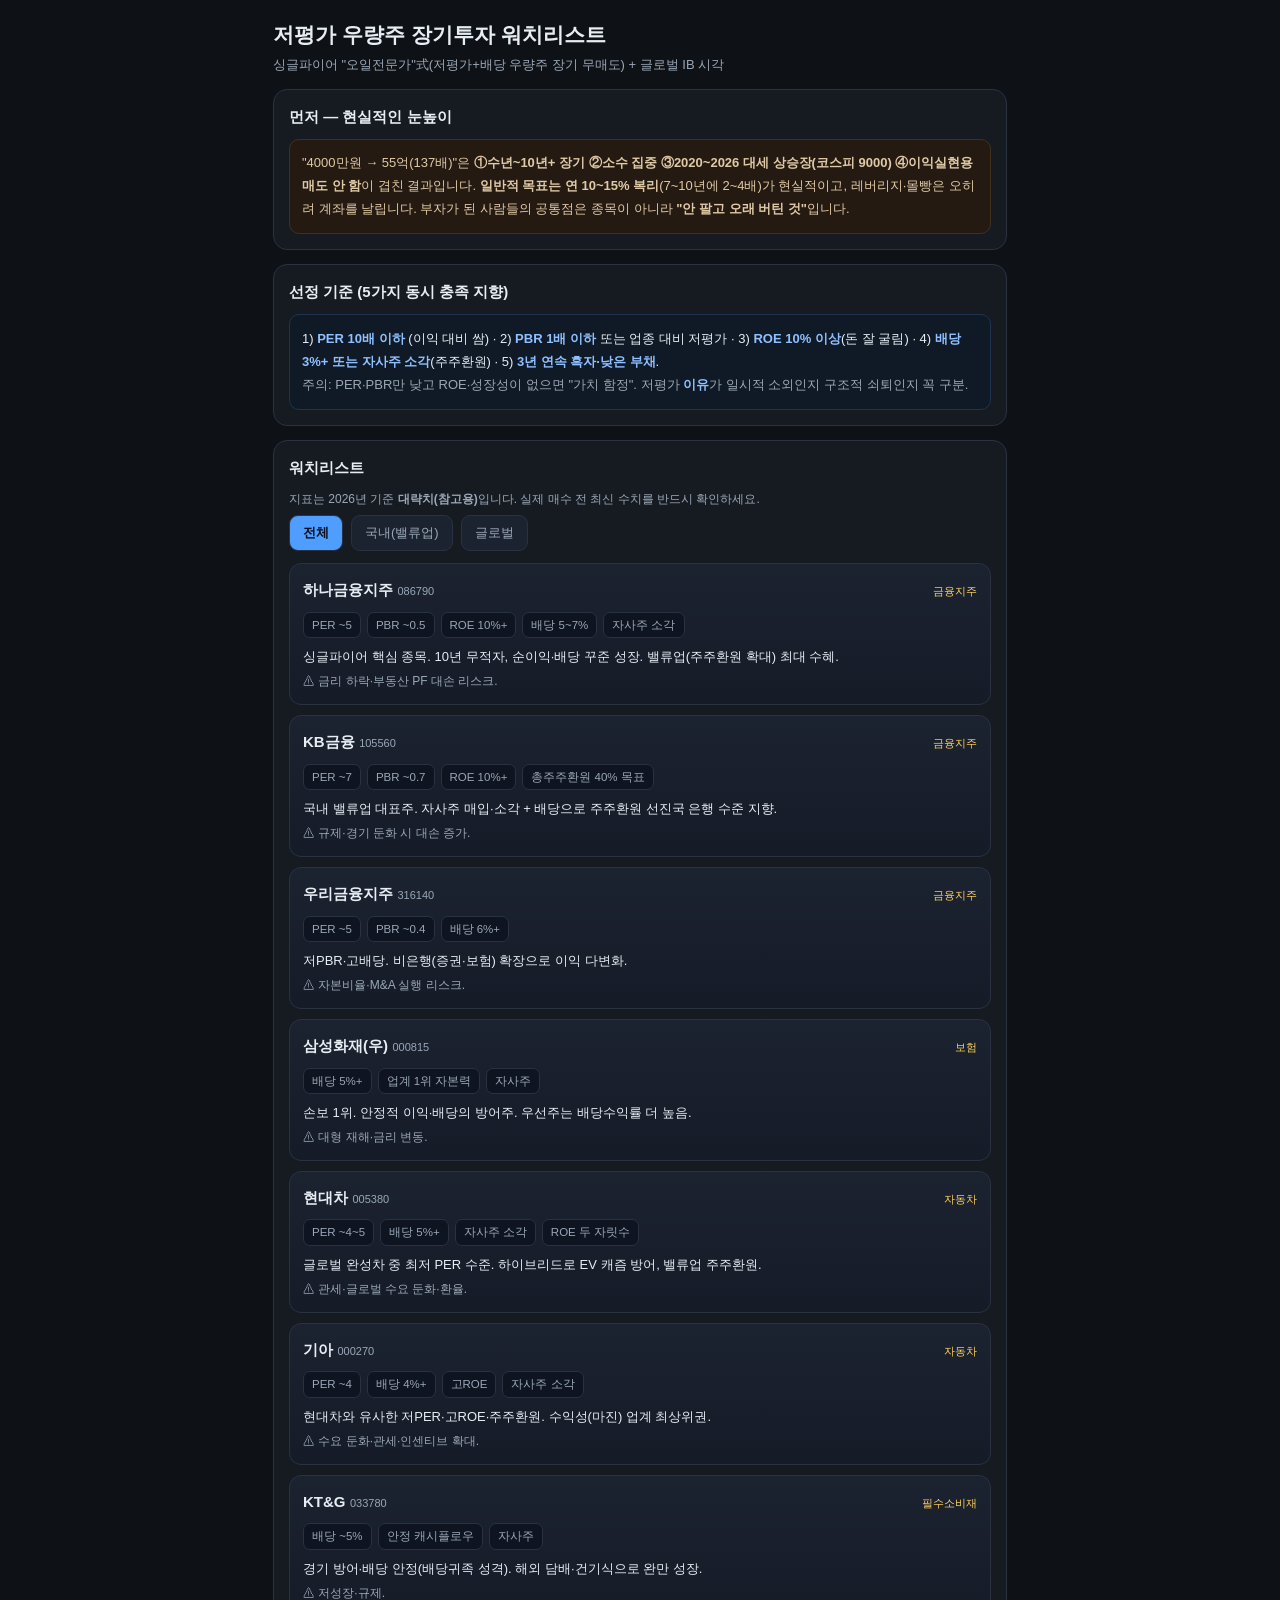
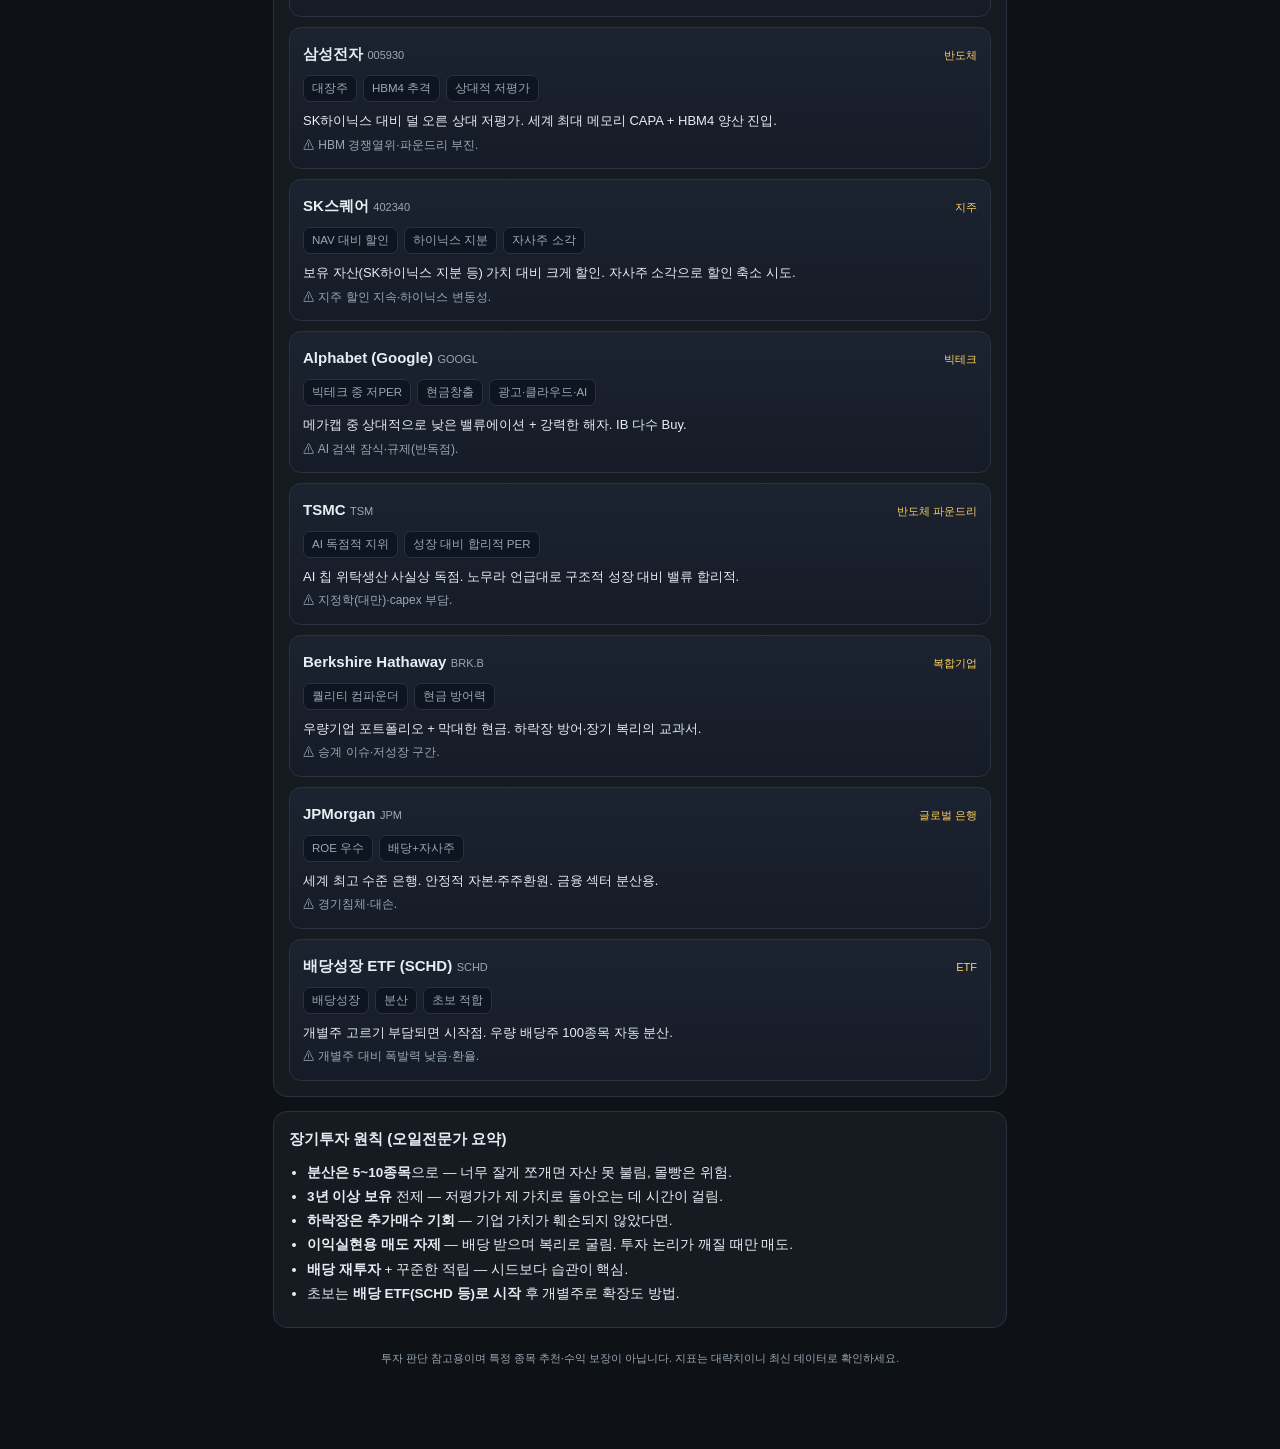
==== value-watchlist/index.html @ 0a8b3050 "Add undervalued blue-chip long-term watchlist - New value-watchlist/index.html (mobile): value-inves" ====
<!DOCTYPE html>
<html lang="ko">
<head>
<meta charset="UTF-8" />
<meta name="viewport" content="width=device-width, initial-scale=1.0, viewport-fit=cover" />
<title>저평가 우량주 장기투자 워치리스트</title>
<style>
  :root{--bg:#0e1116;--panel:#161b22;--panel-2:#1c2330;--line:#2a3140;--text:#e6edf3;--muted:#9aa7b6;--accent:#4f9dff;--up:#ff5b5b;--green:#3fd07a;--gold:#ffcf5c}
  *{box-sizing:border-box}html{-webkit-text-size-adjust:100%}
  body{margin:0;font-family:-apple-system,BlinkMacSystemFont,"Segoe UI","Apple SD Gothic Neo","맑은 고딕",Roboto,sans-serif;background:var(--bg);color:var(--text);line-height:1.6;-webkit-font-smoothing:antialiased}
  .wrap{max-width:760px;margin:0 auto;padding:18px 13px 70px}
  h1{margin:0 0 3px;font-size:21px}
  .lead{color:var(--muted);font-size:13px;margin:0 0 4px}
  .panel{background:var(--panel);border:1px solid var(--line);border-radius:14px;padding:15px;margin-top:14px}
  .panel h2{margin:0 0 10px;font-size:15px;font-weight:700}
  .muted{color:var(--muted)}.up{color:var(--up)}.green{color:var(--green)}.gold{color:var(--gold)}
  .warn{background:#241a12;border:1px solid #40311e;border-radius:10px;padding:12px;font-size:13px;color:#e0c9a6;line-height:1.75}
  .crit{background:#101a26;border:1px solid #1f3350;border-radius:10px;padding:12px;font-size:13px;line-height:1.8}
  .crit b{color:#8fc0ff}
  .tabs{display:flex;gap:8px;margin:2px 0 12px;flex-wrap:wrap}
  .tabs button{cursor:pointer;background:var(--panel-2);border:1px solid var(--line);color:var(--muted);border-radius:9px;padding:8px 13px;font-size:13px}
  .tabs button.on{background:var(--accent);color:#06101f;font-weight:700}
  .stock{border:1px solid var(--line);border-radius:12px;padding:13px;margin-top:10px;background:linear-gradient(180deg,var(--panel-2),#151b27)}
  .stock .top{display:flex;justify-content:space-between;align-items:baseline;gap:8px}
  .stock .nm{font-size:15px;font-weight:800}
  .stock .tk{font-size:11px;color:var(--muted)}
  .stock .sec{font-size:11px;color:var(--gold)}
  .metrics{display:flex;flex-wrap:wrap;gap:6px;margin:9px 0}
  .metric{font-size:11.5px;background:#0e1420;border:1px solid var(--line);border-radius:7px;padding:3px 8px;color:var(--muted)}
  .metric b{color:var(--text)}
  .stock .why{font-size:13px;margin:6px 0 0}
  .stock .risk{font-size:12px;color:var(--muted);margin-top:4px}
  .foot{margin-top:22px;color:var(--muted);font-size:11px;text-align:center}
  ul{margin:6px 0;padding-left:18px;font-size:13.5px;line-height:1.8}
  .hide{display:none}
</style>
</head>
<body>
<div class="wrap">
  <h1>저평가 우량주 장기투자 워치리스트</h1>
  <p class="lead">싱글파이어 "오일전문가"式(저평가+배당 우량주 장기 무매도) + 글로벌 IB 시각</p>

  <section class="panel">
    <h2>먼저 — 현실적인 눈높이</h2>
    <div class="warn">
      "4000만원 → 55억(137배)"은 <b>①수년~10년+ 장기 ②소수 집중 ③2020~2026 대세 상승장(코스피 9000) ④이익실현용 매도 안 함</b>이 겹친 결과입니다. <b>일반적 목표는 연 10~15% 복리</b>(7~10년에 2~4배)가 현실적이고, 레버리지·몰빵은 오히려 계좌를 날립니다. 부자가 된 사람들의 공통점은 종목이 아니라 <b>"안 팔고 오래 버틴 것"</b>입니다.
    </div>
  </section>

  <section class="panel">
    <h2>선정 기준 (5가지 동시 충족 지향)</h2>
    <div class="crit">
      1) <b>PER 10배 이하</b> (이익 대비 쌈) · 2) <b>PBR 1배 이하</b> 또는 업종 대비 저평가 · 3) <b>ROE 10% 이상</b>(돈 잘 굴림) · 4) <b>배당 3%+ 또는 자사주 소각</b>(주주환원) · 5) <b>3년 연속 흑자·낮은 부채</b>.<br>
      <span class="muted">주의: PER·PBR만 낮고 ROE·성장성이 없으면 "가치 함정". 저평가 <b>이유</b>가 일시적 소외인지 구조적 쇠퇴인지 꼭 구분.</span>
    </div>
  </section>

  <section class="panel">
    <h2>워치리스트</h2>
    <p class="muted" style="font-size:12px;margin:0 0 6px">지표는 2026년 기준 <b>대략치(참고용)</b>입니다. 실제 매수 전 최신 수치를 반드시 확인하세요.</p>
    <div class="tabs">
      <button data-f="all" class="on">전체</button>
      <button data-f="kr">국내(밸류업)</button>
      <button data-f="gl">글로벌</button>
    </div>
    <div id="list"></div>
  </section>

  <section class="panel">
    <h2>장기투자 원칙 (오일전문가 요약)</h2>
    <ul>
      <li><b>분산은 5~10종목</b>으로 — 너무 잘게 쪼개면 자산 못 불림, 몰빵은 위험.</li>
      <li><b>3년 이상 보유</b> 전제 — 저평가가 제 가치로 돌아오는 데 시간이 걸림.</li>
      <li><b>하락장은 추가매수 기회</b> — 기업 가치가 훼손되지 않았다면.</li>
      <li><b>이익실현용 매도 자제</b> — 배당 받으며 복리로 굴림. 투자 논리가 깨질 때만 매도.</li>
      <li><b>배당 재투자</b> + 꾸준한 적립 — 시드보다 습관이 핵심.</li>
      <li>초보는 <b>배당 ETF(SCHD 등)로 시작</b> 후 개별주로 확장도 방법.</li>
    </ul>
  </section>

  <p class="foot">투자 판단 참고용이며 특정 종목 추천·수익 보장이 아닙니다. 지표는 대략치이니 최신 데이터로 확인하세요.</p>
</div>

<script>
const STOCKS=[
  {g:"kr",nm:"하나금융지주",tk:"086790",sec:"금융지주",m:["PER ~5","PBR ~0.5","ROE 10%+","배당 5~7%","자사주 소각"],
   why:"싱글파이어 핵심 종목. 10년 무적자, 순이익·배당 꾸준 성장. 밸류업(주주환원 확대) 최대 수혜.",risk:"금리 하락·부동산 PF 대손 리스크."},
  {g:"kr",nm:"KB금융",tk:"105560",sec:"금융지주",m:["PER ~7","PBR ~0.7","ROE 10%+","총주주환원 40% 목표"],
   why:"국내 밸류업 대표주. 자사주 매입·소각 + 배당으로 주주환원 선진국 은행 수준 지향.",risk:"규제·경기 둔화 시 대손 증가."},
  {g:"kr",nm:"우리금융지주",tk:"316140",sec:"금융지주",m:["PER ~5","PBR ~0.4","배당 6%+"],
   why:"저PBR·고배당. 비은행(증권·보험) 확장으로 이익 다변화.",risk:"자본비율·M&A 실행 리스크."},
  {g:"kr",nm:"삼성화재(우)",tk:"000815",sec:"보험",m:["배당 5%+","업계 1위 자본력","자사주"],
   why:"손보 1위. 안정적 이익·배당의 방어주. 우선주는 배당수익률 더 높음.",risk:"대형 재해·금리 변동."},
  {g:"kr",nm:"현대차",tk:"005380",sec:"자동차",m:["PER ~4~5","배당 5%+","자사주 소각","ROE 두 자릿수"],
   why:"글로벌 완성차 중 최저 PER 수준. 하이브리드로 EV 캐즘 방어, 밸류업 주주환원.",risk:"관세·글로벌 수요 둔화·환율."},
  {g:"kr",nm:"기아",tk:"000270",sec:"자동차",m:["PER ~4","배당 4%+","고ROE","자사주 소각"],
   why:"현대차와 유사한 저PER·고ROE·주주환원. 수익성(마진) 업계 최상위권.",risk:"수요 둔화·관세·인센티브 확대."},
  {g:"kr",nm:"KT&G",tk:"033780",sec:"필수소비재",m:["배당 ~5%","안정 캐시플로우","자사주"],
   why:"경기 방어·배당 안정(배당귀족 성격). 해외 담배·건기식으로 완만 성장.",risk:"저성장·규제."},
  {g:"kr",nm:"삼성전자",tk:"005930",sec:"반도체",m:["대장주","HBM4 추격","상대적 저평가"],
   why:"SK하이닉스 대비 덜 오른 상대 저평가. 세계 최대 메모리 CAPA + HBM4 양산 진입.",risk:"HBM 경쟁열위·파운드리 부진."},
  {g:"kr",nm:"SK스퀘어",tk:"402340",sec:"지주",m:["NAV 대비 할인","하이닉스 지분","자사주 소각"],
   why:"보유 자산(SK하이닉스 지분 등) 가치 대비 크게 할인. 자사주 소각으로 할인 축소 시도.",risk:"지주 할인 지속·하이닉스 변동성."},
  // 글로벌 (분산용 · IB 선호 퀄리티)
  {g:"gl",nm:"Alphabet (Google)",tk:"GOOGL",sec:"빅테크",m:["빅테크 중 저PER","현금창출","광고·클라우드·AI"],
   why:"메가캡 중 상대적으로 낮은 밸류에이션 + 강력한 해자. IB 다수 Buy.",risk:"AI 검색 잠식·규제(반독점)."},
  {g:"gl",nm:"TSMC",tk:"TSM",sec:"반도체 파운드리",m:["AI 독점적 지위","성장 대비 합리적 PER"],
   why:"AI 칩 위탁생산 사실상 독점. 노무라 언급대로 구조적 성장 대비 밸류 합리적.",risk:"지정학(대만)·capex 부담."},
  {g:"gl",nm:"Berkshire Hathaway",tk:"BRK.B",sec:"복합기업",m:["퀄리티 컴파운더","현금 방어력"],
   why:"우량기업 포트폴리오 + 막대한 현금. 하락장 방어·장기 복리의 교과서.",risk:"승계 이슈·저성장 구간."},
  {g:"gl",nm:"JPMorgan",tk:"JPM",sec:"글로벌 은행",m:["ROE 우수","배당+자사주"],
   why:"세계 최고 수준 은행. 안정적 자본·주주환원. 금융 섹터 분산용.",risk:"경기침체·대손."},
  {g:"gl",nm:"배당성장 ETF (SCHD)",tk:"SCHD",sec:"ETF",m:["배당성장","분산","초보 적합"],
   why:"개별주 고르기 부담되면 시작점. 우량 배당주 100종목 자동 분산.",risk:"개별주 대비 폭발력 낮음·환율."},
];
const list=document.getElementById("list");
function render(f){
  list.innerHTML=STOCKS.filter(s=>f==="all"||s.g===f).map(s=>`
    <div class="stock">
      <div class="top"><div><span class="nm">${s.nm}</span> <span class="tk">${s.tk}</span></div><span class="sec">${s.sec}</span></div>
      <div class="metrics">${s.m.map(x=>`<span class="metric">${x}</span>`).join("")}</div>
      <div class="why">${s.why}</div>
      <div class="risk">⚠ ${s.risk}</div>
    </div>`).join("");
}
document.querySelectorAll(".tabs button").forEach(b=>b.addEventListener("click",()=>{
  document.querySelectorAll(".tabs button").forEach(x=>x.classList.remove("on"));b.classList.add("on");render(b.dataset.f);}));
render("all");
</script>
</body>
</html>
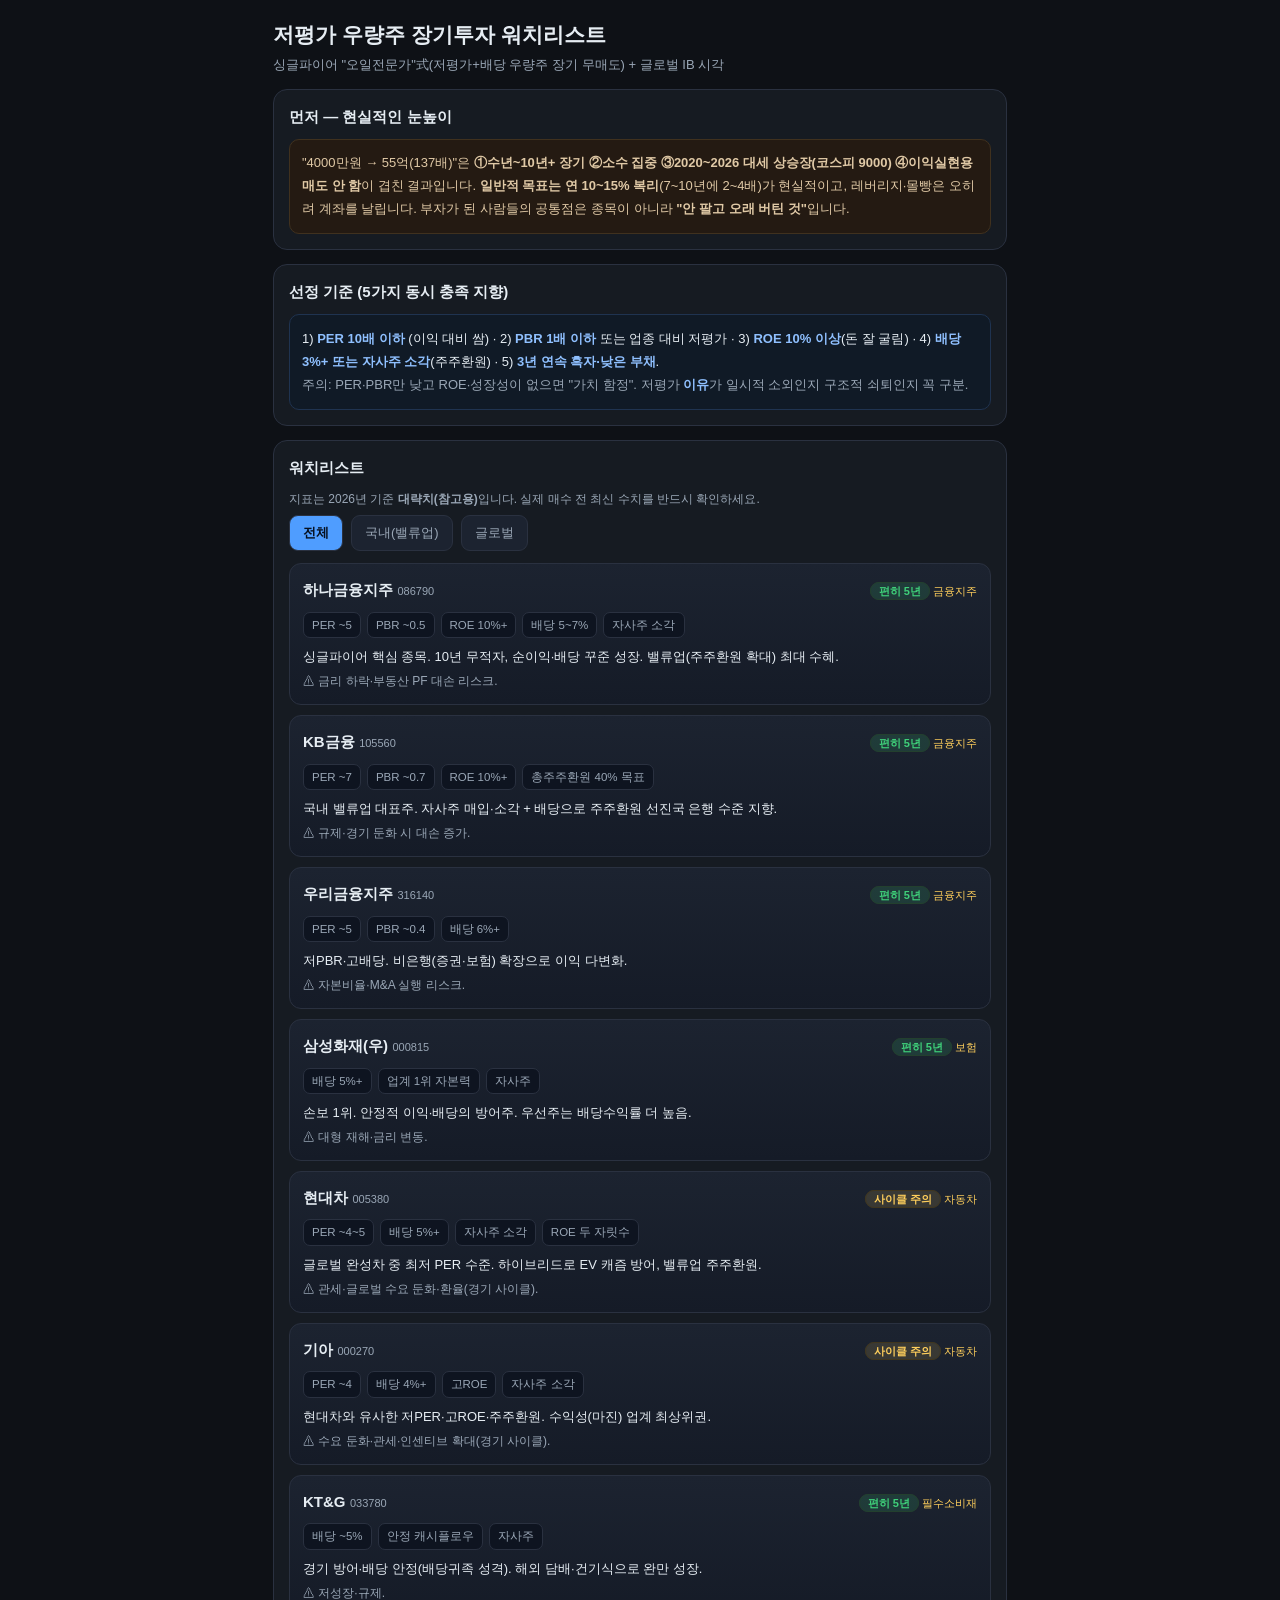
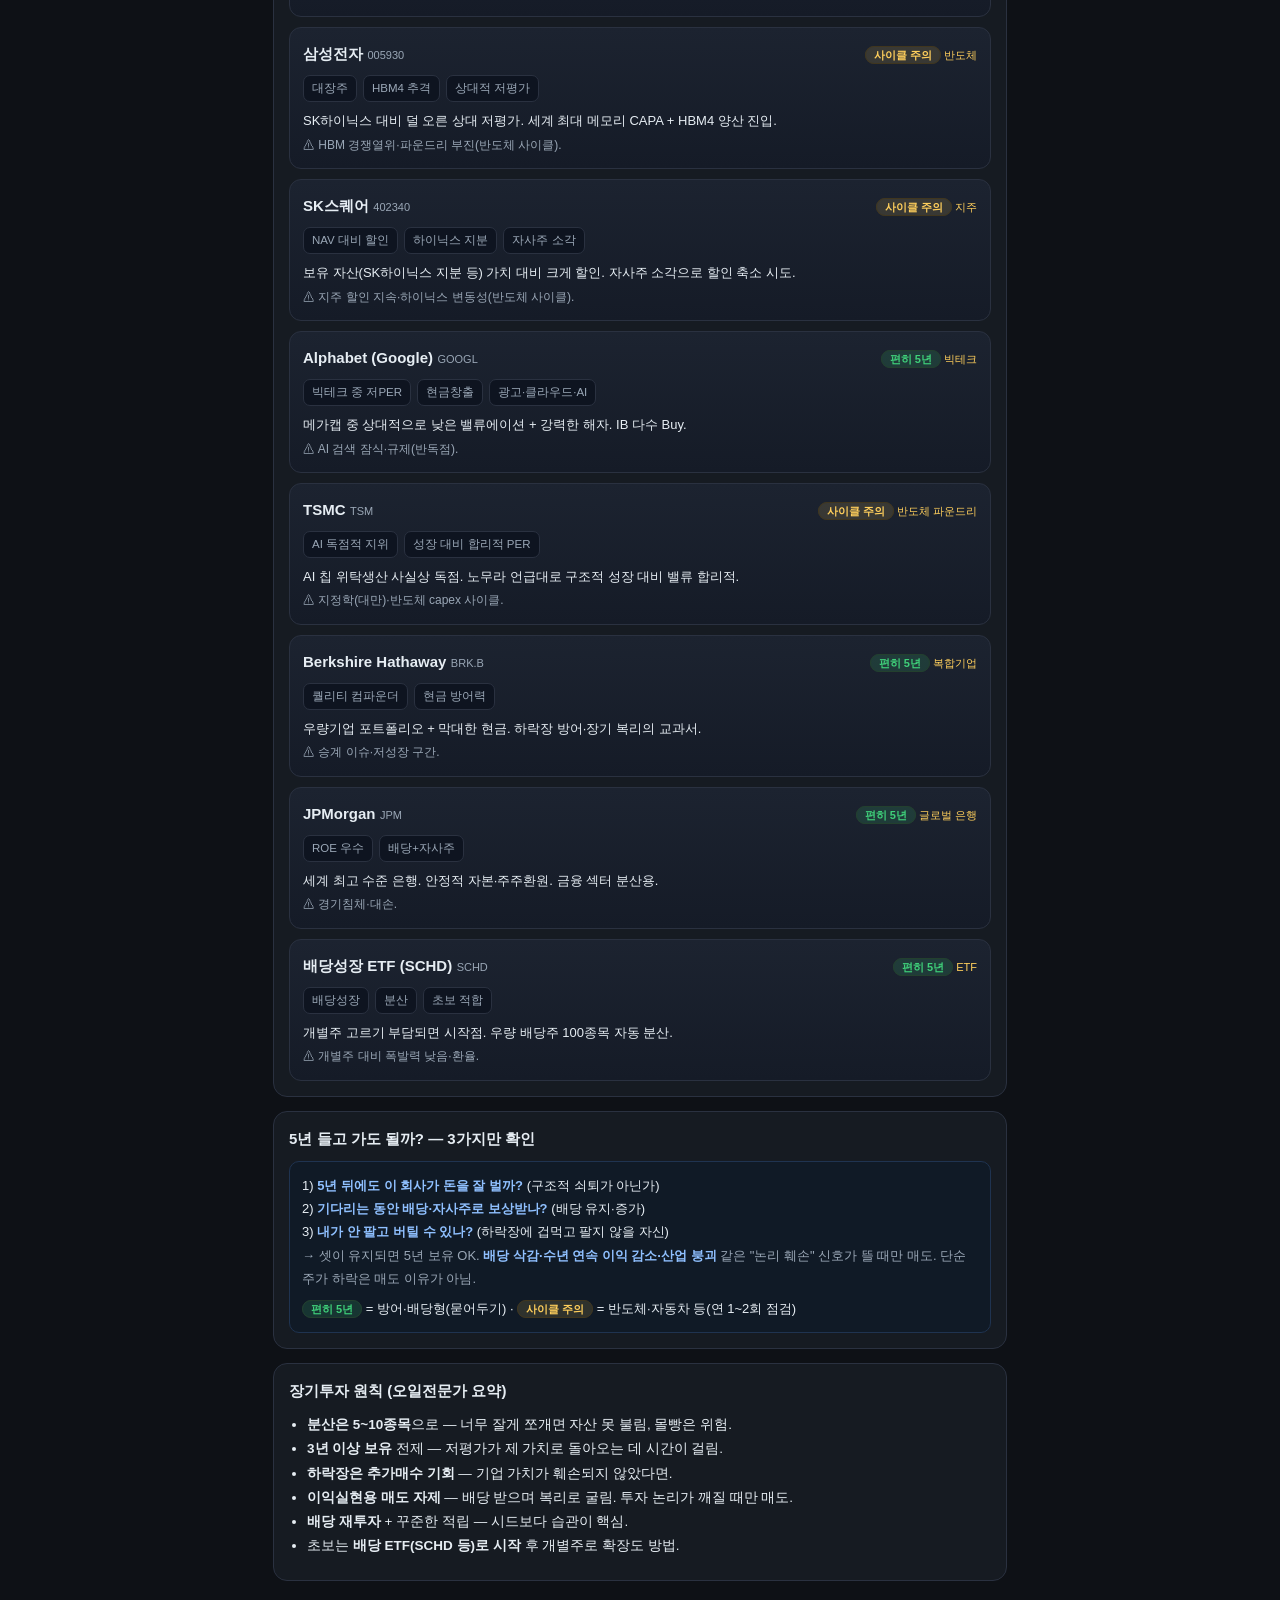
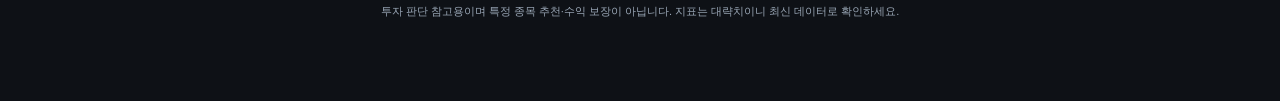
==== commit c7dfb662: "Add 5-year-hold guidance to watchlist (badges + checklist) - Per-stock hold badge: '편히 5년'(defensive" ====
--- a/value-watchlist/index.html
+++ b/value-watchlist/index.html
@@ -30,6 +30,9 @@
   .metric b{color:var(--text)}
   .stock .why{font-size:13px;margin:6px 0 0}
   .stock .risk{font-size:12px;color:var(--muted);margin-top:4px}
+  .hold{font-size:11px;padding:2px 8px;border-radius:999px;font-weight:700}
+  .hold.easy{background:rgba(63,208,122,.15);color:var(--green);border:1px solid #23402e}
+  .hold.watch{background:rgba(255,207,92,.13);color:var(--gold);border:1px solid #40361e}
   .foot{margin-top:22px;color:var(--muted);font-size:11px;text-align:center}
   ul{margin:6px 0;padding-left:18px;font-size:13.5px;line-height:1.8}
   .hide{display:none}
@@ -67,6 +70,17 @@
   </section>
 
   <section class="panel">
+    <h2>5년 들고 가도 될까? — 3가지만 확인</h2>
+    <div class="crit">
+      1) <b>5년 뒤에도 이 회사가 돈을 잘 벌까?</b> (구조적 쇠퇴가 아닌가)<br>
+      2) <b>기다리는 동안 배당·자사주로 보상받나?</b> (배당 유지·증가)<br>
+      3) <b>내가 안 팔고 버틸 수 있나?</b> (하락장에 겁먹고 팔지 않을 자신)<br>
+      <span class="muted">→ 셋이 유지되면 5년 보유 OK. <b>배당 삭감·수년 연속 이익 감소·산업 붕괴</b> 같은 "논리 훼손" 신호가 뜰 때만 매도. 단순 주가 하락은 매도 이유가 아님.</span><br>
+      <span style="display:inline-block;margin-top:6px"><span class="hold easy">편히 5년</span> = 방어·배당형(묻어두기) · <span class="hold watch">사이클 주의</span> = 반도체·자동차 등(연 1~2회 점검)</span>
+    </div>
+  </section>
+
+  <section class="panel">
     <h2>장기투자 원칙 (오일전문가 요약)</h2>
     <ul>
       <li><b>분산은 5~10종목</b>으로 — 너무 잘게 쪼개면 자산 못 불림, 몰빵은 위험.</li>
@@ -83,41 +97,42 @@
 
 <script>
 const STOCKS=[
-  {g:"kr",nm:"하나금융지주",tk:"086790",sec:"금융지주",m:["PER ~5","PBR ~0.5","ROE 10%+","배당 5~7%","자사주 소각"],
+  {g:"kr",h:"easy",nm:"하나금융지주",tk:"086790",sec:"금융지주",m:["PER ~5","PBR ~0.5","ROE 10%+","배당 5~7%","자사주 소각"],
    why:"싱글파이어 핵심 종목. 10년 무적자, 순이익·배당 꾸준 성장. 밸류업(주주환원 확대) 최대 수혜.",risk:"금리 하락·부동산 PF 대손 리스크."},
-  {g:"kr",nm:"KB금융",tk:"105560",sec:"금융지주",m:["PER ~7","PBR ~0.7","ROE 10%+","총주주환원 40% 목표"],
+  {g:"kr",h:"easy",nm:"KB금융",tk:"105560",sec:"금융지주",m:["PER ~7","PBR ~0.7","ROE 10%+","총주주환원 40% 목표"],
    why:"국내 밸류업 대표주. 자사주 매입·소각 + 배당으로 주주환원 선진국 은행 수준 지향.",risk:"규제·경기 둔화 시 대손 증가."},
-  {g:"kr",nm:"우리금융지주",tk:"316140",sec:"금융지주",m:["PER ~5","PBR ~0.4","배당 6%+"],
+  {g:"kr",h:"easy",nm:"우리금융지주",tk:"316140",sec:"금융지주",m:["PER ~5","PBR ~0.4","배당 6%+"],
    why:"저PBR·고배당. 비은행(증권·보험) 확장으로 이익 다변화.",risk:"자본비율·M&A 실행 리스크."},
-  {g:"kr",nm:"삼성화재(우)",tk:"000815",sec:"보험",m:["배당 5%+","업계 1위 자본력","자사주"],
+  {g:"kr",h:"easy",nm:"삼성화재(우)",tk:"000815",sec:"보험",m:["배당 5%+","업계 1위 자본력","자사주"],
    why:"손보 1위. 안정적 이익·배당의 방어주. 우선주는 배당수익률 더 높음.",risk:"대형 재해·금리 변동."},
-  {g:"kr",nm:"현대차",tk:"005380",sec:"자동차",m:["PER ~4~5","배당 5%+","자사주 소각","ROE 두 자릿수"],
-   why:"글로벌 완성차 중 최저 PER 수준. 하이브리드로 EV 캐즘 방어, 밸류업 주주환원.",risk:"관세·글로벌 수요 둔화·환율."},
-  {g:"kr",nm:"기아",tk:"000270",sec:"자동차",m:["PER ~4","배당 4%+","고ROE","자사주 소각"],
-   why:"현대차와 유사한 저PER·고ROE·주주환원. 수익성(마진) 업계 최상위권.",risk:"수요 둔화·관세·인센티브 확대."},
-  {g:"kr",nm:"KT&G",tk:"033780",sec:"필수소비재",m:["배당 ~5%","안정 캐시플로우","자사주"],
+  {g:"kr",h:"watch",nm:"현대차",tk:"005380",sec:"자동차",m:["PER ~4~5","배당 5%+","자사주 소각","ROE 두 자릿수"],
+   why:"글로벌 완성차 중 최저 PER 수준. 하이브리드로 EV 캐즘 방어, 밸류업 주주환원.",risk:"관세·글로벌 수요 둔화·환율(경기 사이클)."},
+  {g:"kr",h:"watch",nm:"기아",tk:"000270",sec:"자동차",m:["PER ~4","배당 4%+","고ROE","자사주 소각"],
+   why:"현대차와 유사한 저PER·고ROE·주주환원. 수익성(마진) 업계 최상위권.",risk:"수요 둔화·관세·인센티브 확대(경기 사이클)."},
+  {g:"kr",h:"easy",nm:"KT&G",tk:"033780",sec:"필수소비재",m:["배당 ~5%","안정 캐시플로우","자사주"],
    why:"경기 방어·배당 안정(배당귀족 성격). 해외 담배·건기식으로 완만 성장.",risk:"저성장·규제."},
-  {g:"kr",nm:"삼성전자",tk:"005930",sec:"반도체",m:["대장주","HBM4 추격","상대적 저평가"],
-   why:"SK하이닉스 대비 덜 오른 상대 저평가. 세계 최대 메모리 CAPA + HBM4 양산 진입.",risk:"HBM 경쟁열위·파운드리 부진."},
-  {g:"kr",nm:"SK스퀘어",tk:"402340",sec:"지주",m:["NAV 대비 할인","하이닉스 지분","자사주 소각"],
-   why:"보유 자산(SK하이닉스 지분 등) 가치 대비 크게 할인. 자사주 소각으로 할인 축소 시도.",risk:"지주 할인 지속·하이닉스 변동성."},
+  {g:"kr",h:"watch",nm:"삼성전자",tk:"005930",sec:"반도체",m:["대장주","HBM4 추격","상대적 저평가"],
+   why:"SK하이닉스 대비 덜 오른 상대 저평가. 세계 최대 메모리 CAPA + HBM4 양산 진입.",risk:"HBM 경쟁열위·파운드리 부진(반도체 사이클)."},
+  {g:"kr",h:"watch",nm:"SK스퀘어",tk:"402340",sec:"지주",m:["NAV 대비 할인","하이닉스 지분","자사주 소각"],
+   why:"보유 자산(SK하이닉스 지분 등) 가치 대비 크게 할인. 자사주 소각으로 할인 축소 시도.",risk:"지주 할인 지속·하이닉스 변동성(반도체 사이클)."},
   // 글로벌 (분산용 · IB 선호 퀄리티)
-  {g:"gl",nm:"Alphabet (Google)",tk:"GOOGL",sec:"빅테크",m:["빅테크 중 저PER","현금창출","광고·클라우드·AI"],
+  {g:"gl",h:"easy",nm:"Alphabet (Google)",tk:"GOOGL",sec:"빅테크",m:["빅테크 중 저PER","현금창출","광고·클라우드·AI"],
    why:"메가캡 중 상대적으로 낮은 밸류에이션 + 강력한 해자. IB 다수 Buy.",risk:"AI 검색 잠식·규제(반독점)."},
-  {g:"gl",nm:"TSMC",tk:"TSM",sec:"반도체 파운드리",m:["AI 독점적 지위","성장 대비 합리적 PER"],
-   why:"AI 칩 위탁생산 사실상 독점. 노무라 언급대로 구조적 성장 대비 밸류 합리적.",risk:"지정학(대만)·capex 부담."},
-  {g:"gl",nm:"Berkshire Hathaway",tk:"BRK.B",sec:"복합기업",m:["퀄리티 컴파운더","현금 방어력"],
+  {g:"gl",h:"watch",nm:"TSMC",tk:"TSM",sec:"반도체 파운드리",m:["AI 독점적 지위","성장 대비 합리적 PER"],
+   why:"AI 칩 위탁생산 사실상 독점. 노무라 언급대로 구조적 성장 대비 밸류 합리적.",risk:"지정학(대만)·반도체 capex 사이클."},
+  {g:"gl",h:"easy",nm:"Berkshire Hathaway",tk:"BRK.B",sec:"복합기업",m:["퀄리티 컴파운더","현금 방어력"],
    why:"우량기업 포트폴리오 + 막대한 현금. 하락장 방어·장기 복리의 교과서.",risk:"승계 이슈·저성장 구간."},
-  {g:"gl",nm:"JPMorgan",tk:"JPM",sec:"글로벌 은행",m:["ROE 우수","배당+자사주"],
+  {g:"gl",h:"easy",nm:"JPMorgan",tk:"JPM",sec:"글로벌 은행",m:["ROE 우수","배당+자사주"],
    why:"세계 최고 수준 은행. 안정적 자본·주주환원. 금융 섹터 분산용.",risk:"경기침체·대손."},
-  {g:"gl",nm:"배당성장 ETF (SCHD)",tk:"SCHD",sec:"ETF",m:["배당성장","분산","초보 적합"],
+  {g:"gl",h:"easy",nm:"배당성장 ETF (SCHD)",tk:"SCHD",sec:"ETF",m:["배당성장","분산","초보 적합"],
    why:"개별주 고르기 부담되면 시작점. 우량 배당주 100종목 자동 분산.",risk:"개별주 대비 폭발력 낮음·환율."},
 ];
+const HOLD={easy:'<span class="hold easy">편히 5년</span>',watch:'<span class="hold watch">사이클 주의</span>'};
 const list=document.getElementById("list");
 function render(f){
   list.innerHTML=STOCKS.filter(s=>f==="all"||s.g===f).map(s=>`
     <div class="stock">
-      <div class="top"><div><span class="nm">${s.nm}</span> <span class="tk">${s.tk}</span></div><span class="sec">${s.sec}</span></div>
+      <div class="top"><div><span class="nm">${s.nm}</span> <span class="tk">${s.tk}</span></div><span class="sec">${HOLD[s.h]} ${s.sec}</span></div>
       <div class="metrics">${s.m.map(x=>`<span class="metric">${x}</span>`).join("")}</div>
       <div class="why">${s.why}</div>
       <div class="risk">⚠ ${s.risk}</div>
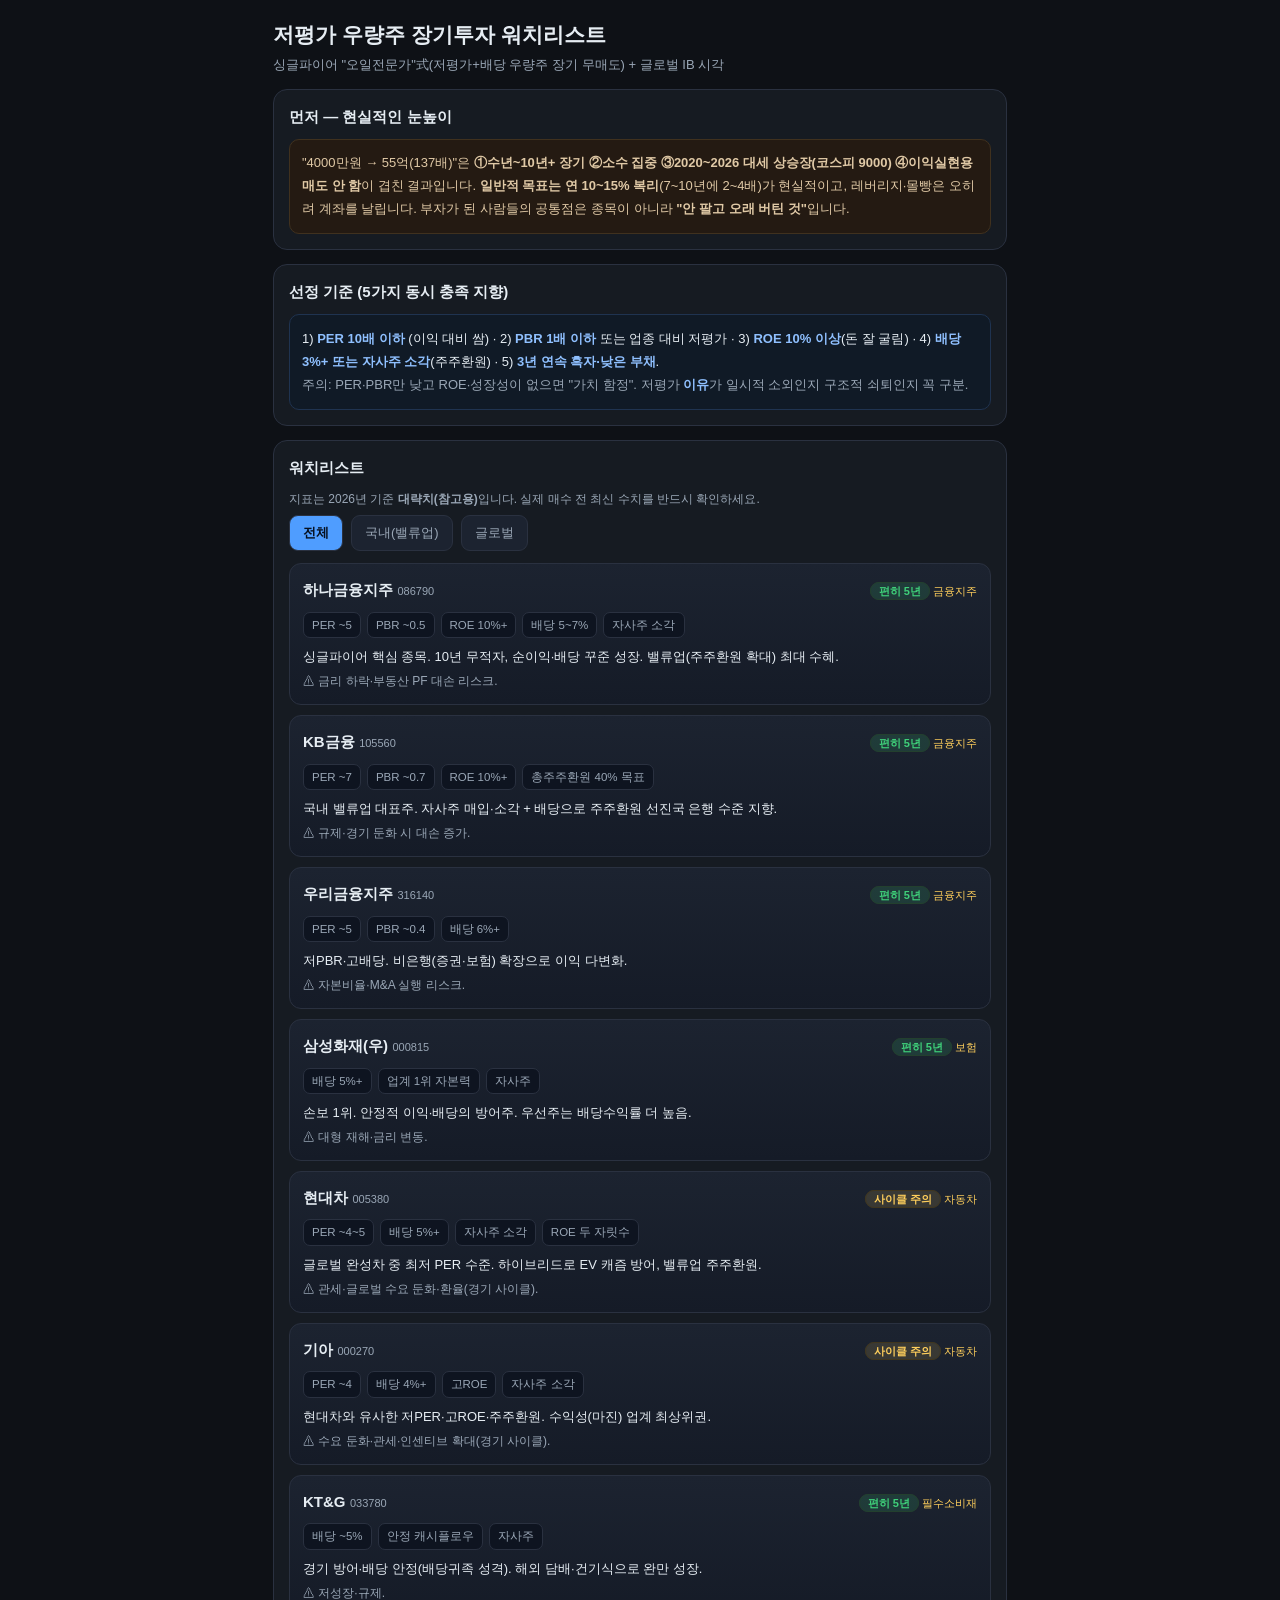
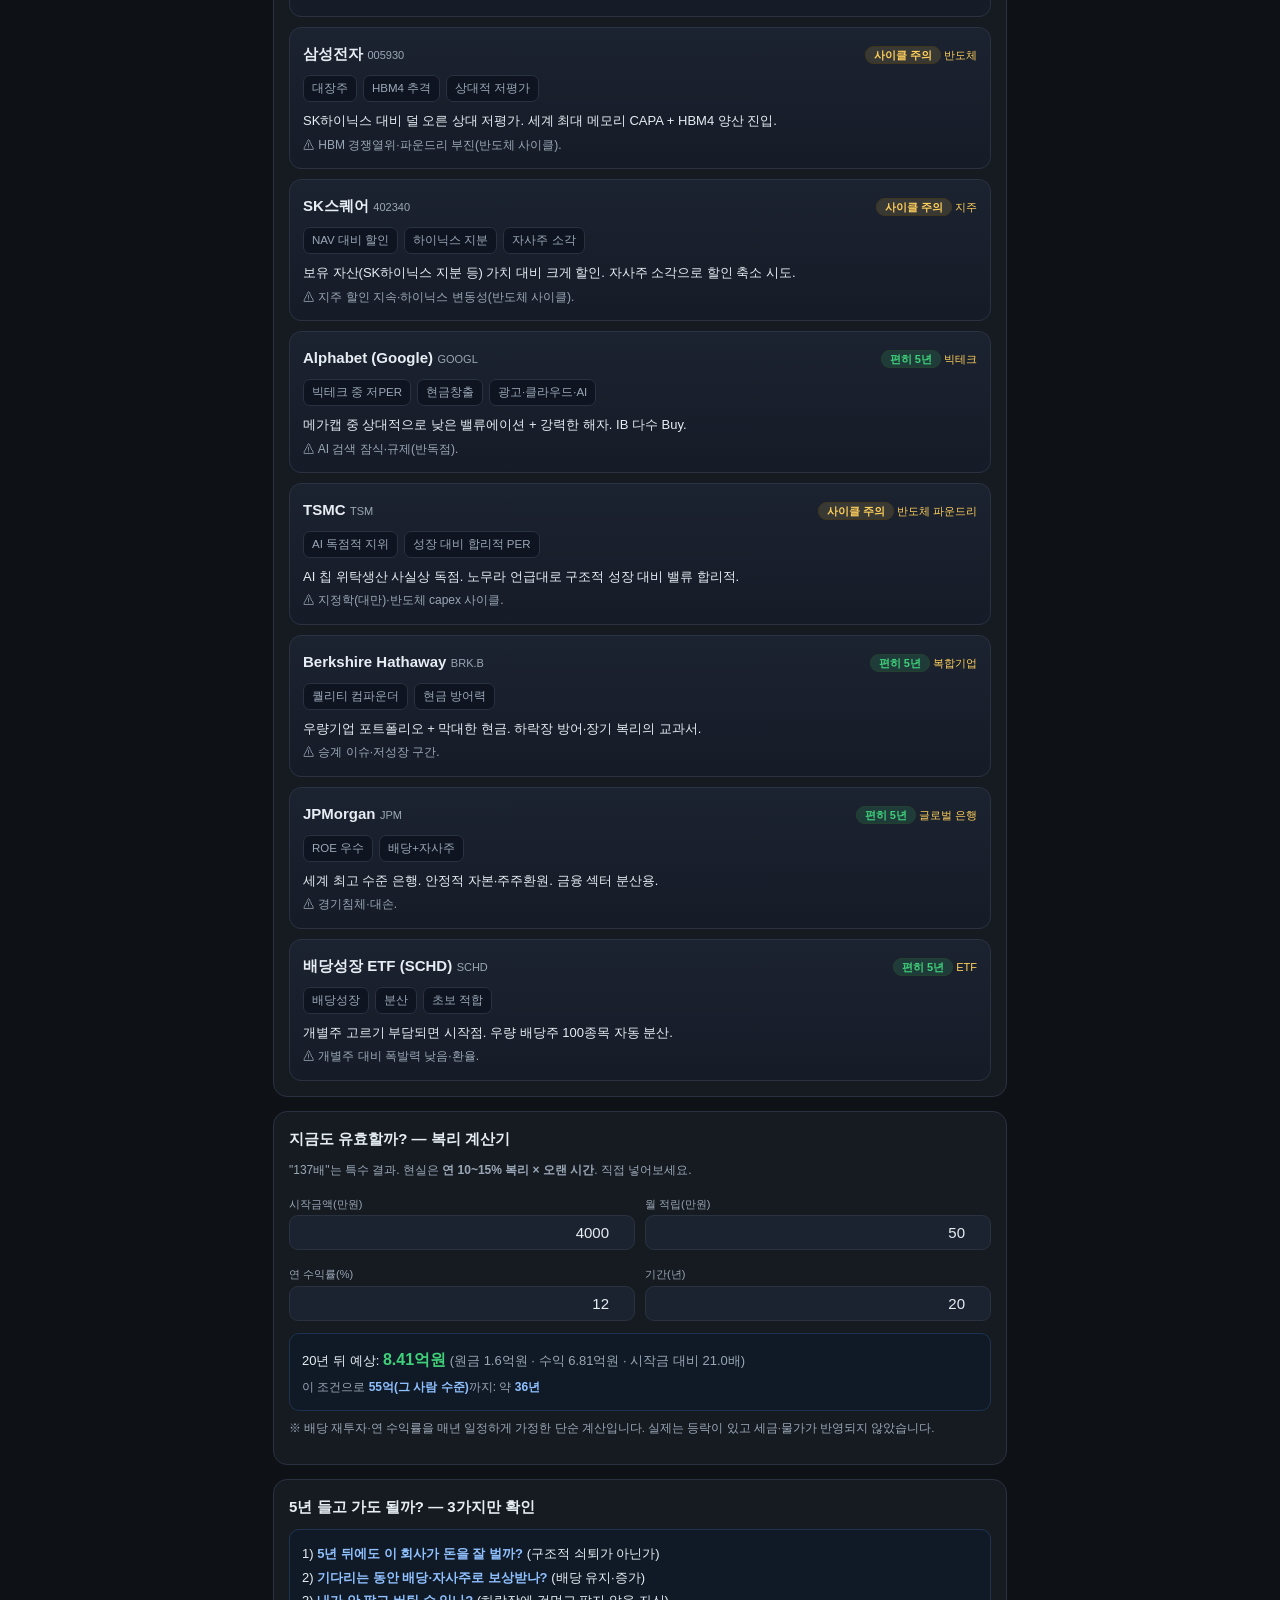
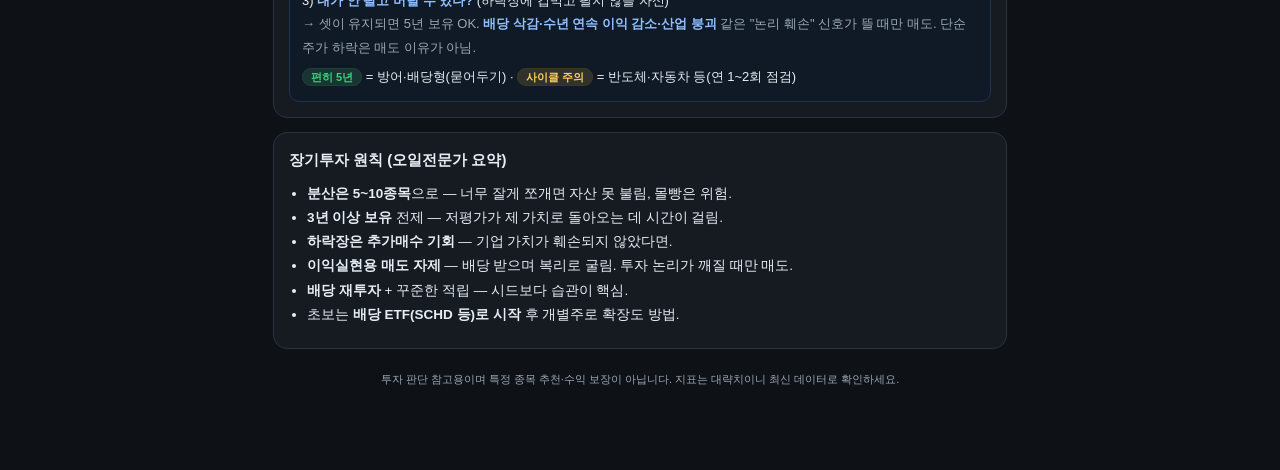
==== commit 205ae0d3: "Add compounding calculator to answer 'is 137x still realistic today' - DCA + reinvest compound calcu" ====
--- a/value-watchlist/index.html
+++ b/value-watchlist/index.html
@@ -67,6 +67,18 @@
       <button data-f="gl">글로벌</button>
     </div>
     <div id="list"></div>
+  </section>
+
+  <section class="panel">
+    <h2>지금도 유효할까? — 복리 계산기</h2>
+    <p class="muted" style="font-size:12px;margin:0 0 10px">"137배"는 특수 결과. 현실은 <b>연 10~15% 복리 × 오랜 시간</b>. 직접 넣어보세요.</p>
+    <div style="display:grid;grid-template-columns:1fr 1fr;gap:10px">
+      <div><label style="font-size:11px;color:var(--muted)">시작금액(만원)</label><input id="c_seed" type="number" value="4000" style="width:100%;padding:8px 10px;border-radius:9px;background:var(--panel-2);border:1px solid var(--line);color:var(--text);font-size:15px;text-align:right"/></div>
+      <div><label style="font-size:11px;color:var(--muted)">월 적립(만원)</label><input id="c_mon" type="number" value="50" style="width:100%;padding:8px 10px;border-radius:9px;background:var(--panel-2);border:1px solid var(--line);color:var(--text);font-size:15px;text-align:right"/></div>
+      <div><label style="font-size:11px;color:var(--muted)">연 수익률(%)</label><input id="c_ret" type="number" value="12" step="1" style="width:100%;padding:8px 10px;border-radius:9px;background:var(--panel-2);border:1px solid var(--line);color:var(--text);font-size:15px;text-align:right"/></div>
+      <div><label style="font-size:11px;color:var(--muted)">기간(년)</label><input id="c_yrs" type="number" value="20" style="width:100%;padding:8px 10px;border-radius:9px;background:var(--panel-2);border:1px solid var(--line);color:var(--text);font-size:15px;text-align:right"/></div>
+    </div>
+    <div id="c_out" style="margin-top:12px"></div>
   </section>
 
   <section class="panel">
@@ -141,6 +153,34 @@
 document.querySelectorAll(".tabs button").forEach(b=>b.addEventListener("click",()=>{
   document.querySelectorAll(".tabs button").forEach(x=>x.classList.remove("on"));b.classList.add("on");render(b.dataset.f);}));
 render("all");
+
+// 복리 계산기 (월 적립 + 배당 재투자 가정, 월복리)
+const won=(manwon)=>{const eok=manwon/10000; return eok>=1? eok.toLocaleString("ko-KR",{maximumFractionDigits:2})+"억원" : Math.round(manwon).toLocaleString("ko-KR")+"만원";};
+function calc(){
+  const seed=+document.getElementById("c_seed").value||0;
+  const mon=+document.getElementById("c_mon").value||0;
+  const ret=(+document.getElementById("c_ret").value||0)/100;
+  const yrs=Math.max(0,+document.getElementById("c_yrs").value||0);
+  const rm=Math.pow(1+ret,1/12)-1; // 월 환산 수익률
+  const n=yrs*12;
+  let bal=seed;
+  for(let i=0;i<n;i++){bal=bal*(1+rm)+mon;}
+  const principal=seed+mon*n;
+  const profit=bal-principal;
+  const mult=seed>0?bal/seed:0;
+  // 55억(137배)까지 걸리는 개월수
+  const target=550000; let tb=seed,tm=0; while(tb<target&&tm<1200){tb=tb*(1+rm)+mon;tm++;}
+  const tYears=(tm/12).toFixed(0);
+  document.getElementById("c_out").innerHTML=`
+    <div class="crit">
+      ${yrs}년 뒤 예상: <b style="color:var(--green);font-size:16px">${won(bal)}</b>
+      <span class="muted">(원금 ${won(principal)} · 수익 ${won(profit)} · 시작금 대비 ${mult.toFixed(1)}배)</span><br>
+      <span class="muted" style="font-size:12px">이 조건으로 <b>55억(그 사람 수준)</b>까지: ${tm<1200?`약 <b>${tYears}년</b>`:"100년 내 도달 어려움 (수익률·적립을 높여야)"}</span>
+    </div>
+    <p class="muted" style="font-size:11.5px;margin-top:8px">※ 배당 재투자·연 수익률을 매년 일정하게 가정한 단순 계산입니다. 실제는 등락이 있고 세금·물가가 반영되지 않았습니다.</p>`;
+}
+["c_seed","c_mon","c_ret","c_yrs"].forEach(id=>document.getElementById(id).addEventListener("input",calc));
+calc();
 </script>
 </body>
 </html>
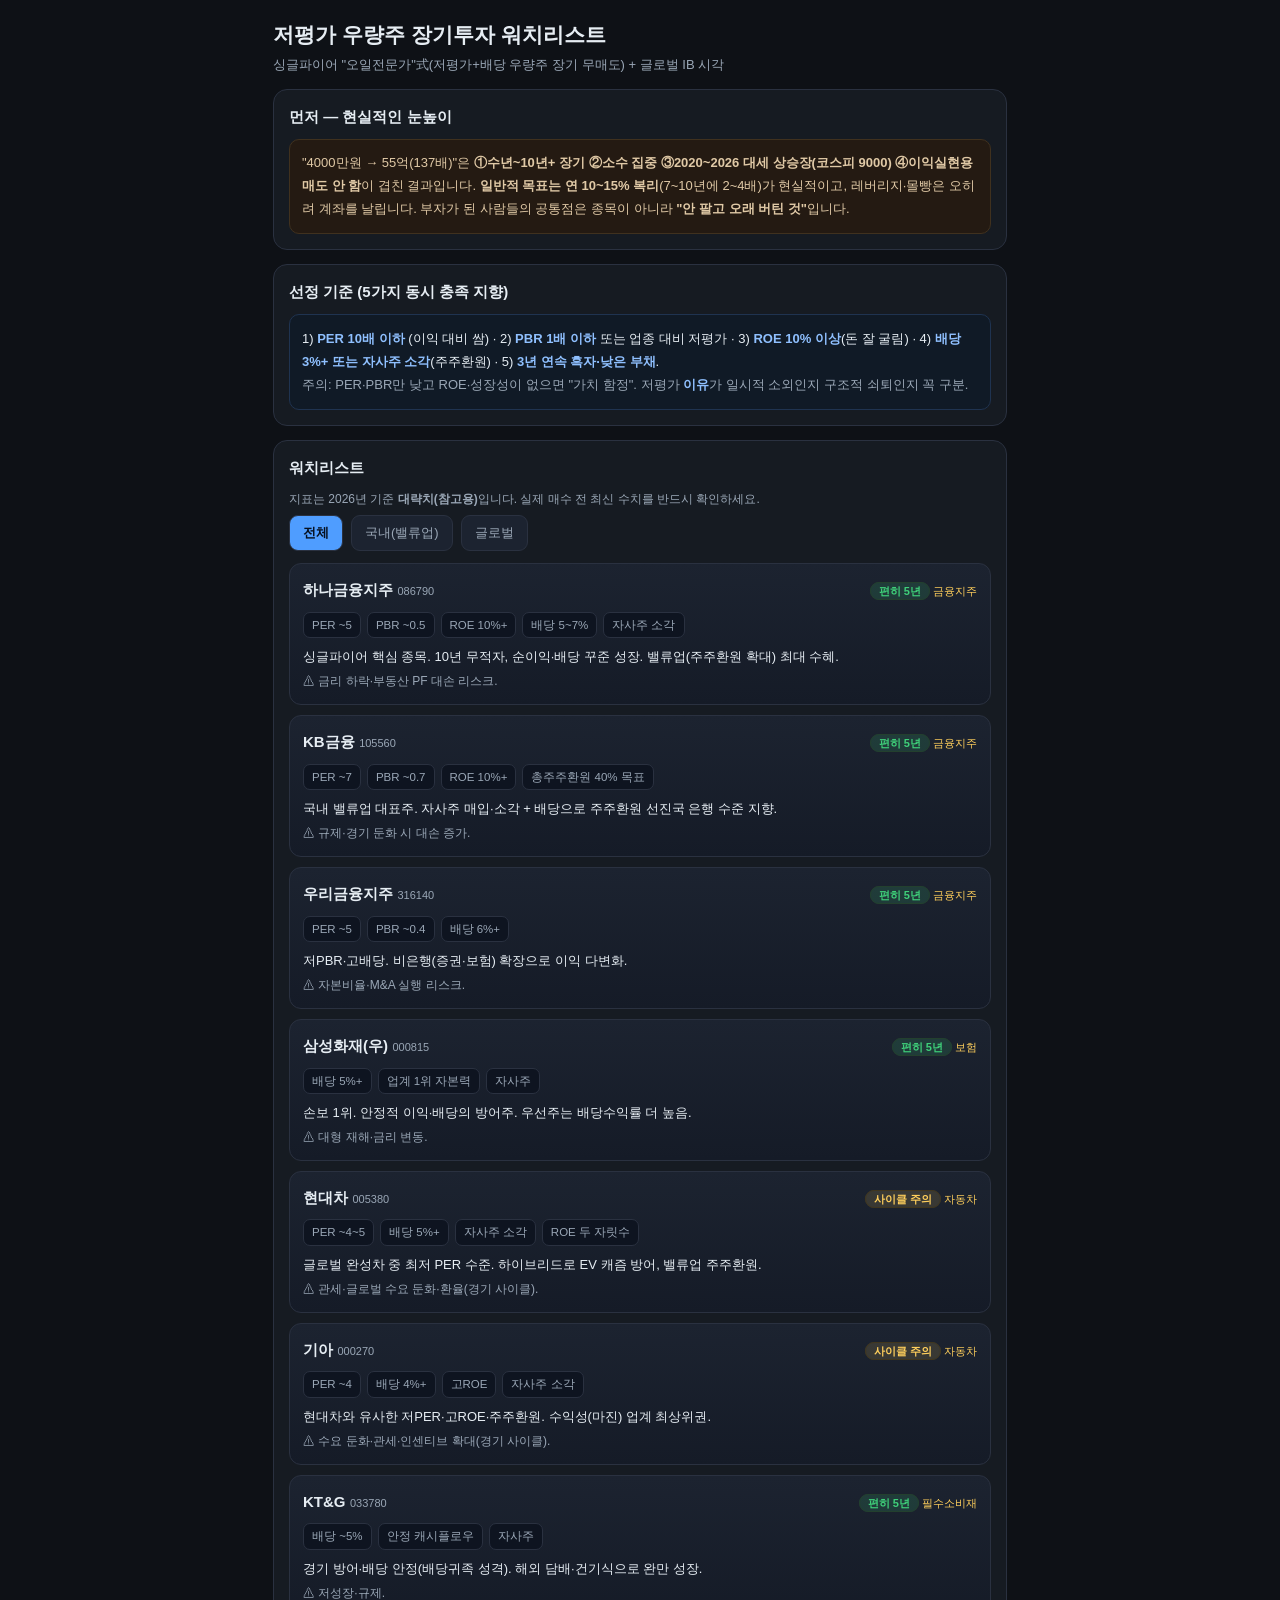
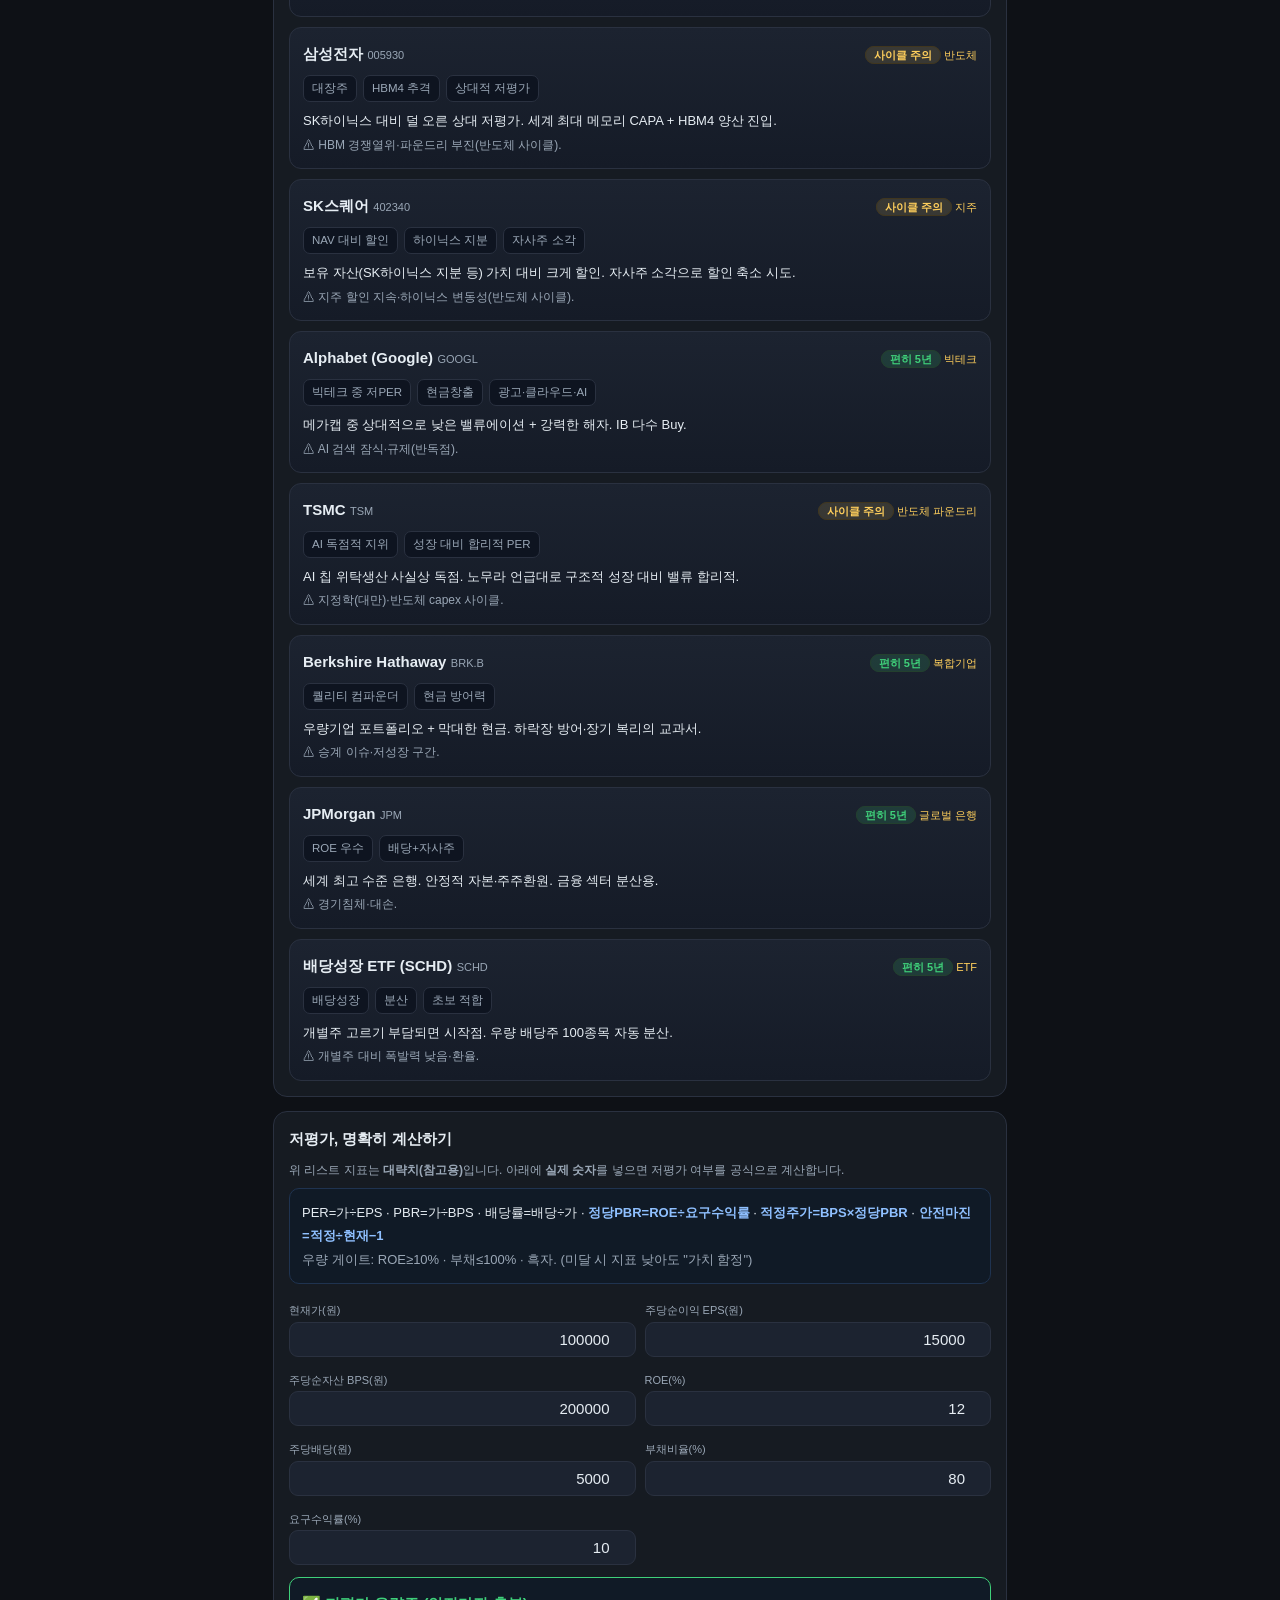
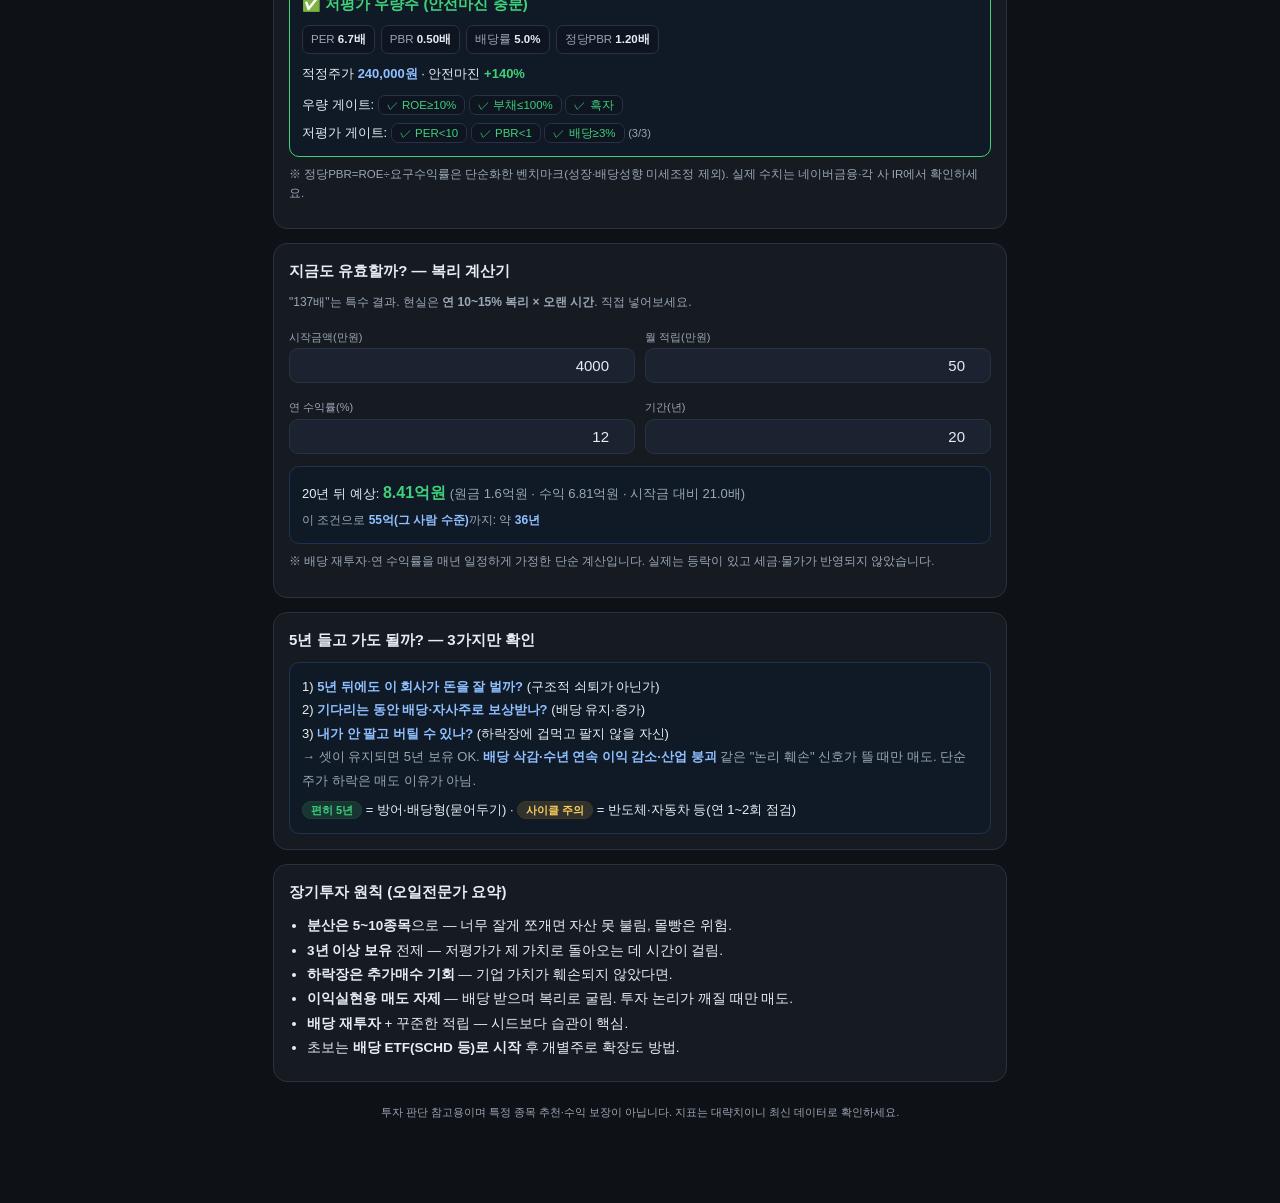
==== commit f5f9676a: "Add explicit undervaluation calculator (formula-based, not approximate) - Honest: list metrics were " ====
--- a/value-watchlist/index.html
+++ b/value-watchlist/index.html
@@ -67,6 +67,25 @@
       <button data-f="gl">글로벌</button>
     </div>
     <div id="list"></div>
+  </section>
+
+  <section class="panel">
+    <h2>저평가, 명확히 계산하기</h2>
+    <p class="muted" style="font-size:12px;margin:0 0 8px">위 리스트 지표는 <b>대략치(참고용)</b>입니다. 아래에 <b>실제 숫자</b>를 넣으면 저평가 여부를 공식으로 계산합니다.</p>
+    <div class="crit" style="margin-bottom:12px">
+      PER=가÷EPS · PBR=가÷BPS · 배당률=배당÷가 · <b>정당PBR=ROE÷요구수익률</b> · <b>적정주가=BPS×정당PBR</b> · <b>안전마진=적정÷현재−1</b><br>
+      <span class="muted">우량 게이트: ROE≥10% · 부채≤100% · 흑자. (미달 시 지표 낮아도 "가치 함정")</span>
+    </div>
+    <div style="display:grid;grid-template-columns:1fr 1fr;gap:9px">
+      <div><label style="font-size:11px;color:var(--muted)">현재가(원)</label><input id="v_price" type="number" value="100000" style="width:100%;padding:8px 10px;border-radius:9px;background:var(--panel-2);border:1px solid var(--line);color:var(--text);font-size:15px;text-align:right"/></div>
+      <div><label style="font-size:11px;color:var(--muted)">주당순이익 EPS(원)</label><input id="v_eps" type="number" value="15000" style="width:100%;padding:8px 10px;border-radius:9px;background:var(--panel-2);border:1px solid var(--line);color:var(--text);font-size:15px;text-align:right"/></div>
+      <div><label style="font-size:11px;color:var(--muted)">주당순자산 BPS(원)</label><input id="v_bps" type="number" value="200000" style="width:100%;padding:8px 10px;border-radius:9px;background:var(--panel-2);border:1px solid var(--line);color:var(--text);font-size:15px;text-align:right"/></div>
+      <div><label style="font-size:11px;color:var(--muted)">ROE(%)</label><input id="v_roe" type="number" value="12" style="width:100%;padding:8px 10px;border-radius:9px;background:var(--panel-2);border:1px solid var(--line);color:var(--text);font-size:15px;text-align:right"/></div>
+      <div><label style="font-size:11px;color:var(--muted)">주당배당(원)</label><input id="v_div" type="number" value="5000" style="width:100%;padding:8px 10px;border-radius:9px;background:var(--panel-2);border:1px solid var(--line);color:var(--text);font-size:15px;text-align:right"/></div>
+      <div><label style="font-size:11px;color:var(--muted)">부채비율(%)</label><input id="v_debt" type="number" value="80" style="width:100%;padding:8px 10px;border-radius:9px;background:var(--panel-2);border:1px solid var(--line);color:var(--text);font-size:15px;text-align:right"/></div>
+      <div><label style="font-size:11px;color:var(--muted)">요구수익률(%)</label><input id="v_coe" type="number" value="10" style="width:100%;padding:8px 10px;border-radius:9px;background:var(--panel-2);border:1px solid var(--line);color:var(--text);font-size:15px;text-align:right"/></div>
+    </div>
+    <div id="v_out" style="margin-top:12px"></div>
   </section>
 
   <section class="panel">
@@ -181,6 +200,51 @@
 }
 ["c_seed","c_mon","c_ret","c_yrs"].forEach(id=>document.getElementById(id).addEventListener("input",calc));
 calc();
+
+// 저평가 점수 계산기
+function valcalc(){
+  const price=+document.getElementById("v_price").value||0;
+  const eps=+document.getElementById("v_eps").value||0;
+  const bps=+document.getElementById("v_bps").value||0;
+  const roe=+document.getElementById("v_roe").value||0;
+  const div=+document.getElementById("v_div").value||0;
+  const debt=+document.getElementById("v_debt").value||0;
+  const coe=+document.getElementById("v_coe").value||10;
+  const per=eps>0?price/eps:null;
+  const pbr=bps>0?price/bps:null;
+  const dy=price>0?div/price*100:0;
+  const fairPbr=coe>0?roe/coe:0;
+  const fairPrice=bps*fairPbr;
+  const margin=price>0?(fairPrice/price-1)*100:0;
+  // 우량 게이트
+  const gate=roe>=10 && debt<=100 && eps>0;
+  // 저평가 게이트 (PER<10, PBR<1, 배당3%+ 중 충족 개수)
+  let cheap=0; if(per!==null&&per<10)cheap++; if(pbr!==null&&pbr<1)cheap++; if(dy>=3)cheap++;
+  let verdict,color;
+  if(!gate && per!==null&&per<10&&pbr!==null&&pbr<1){verdict="⚠ 가치 함정 의심 (싸지만 ROE·재무 미달)";color="var(--gold)";}
+  else if(gate && margin>15){verdict="✅ 저평가 우량주 (안전마진 충분)";color="var(--green)";}
+  else if(gate && margin>0){verdict="◯ 약간 저평가 우량주";color="var(--green)";}
+  else if(gate && margin>-15){verdict="— 적정 수준 (우량하나 싸진 않음)";color="var(--muted)";}
+  else if(margin<=-15){verdict="▲ 고평가 구간";color="var(--up)";}
+  else {verdict="우량 게이트 미달 (ROE·부채·흑자 확인)";color="var(--gold)";}
+  const chip=(ok,t)=>`<span class="metric" style="color:${ok?'var(--green)':'var(--muted)'}">${ok?'✓':'✕'} ${t}</span>`;
+  document.getElementById("v_out").innerHTML=`
+    <div class="crit" style="border-color:${color}">
+      <div style="font-size:15px;font-weight:800;color:${color};margin-bottom:8px">${verdict}</div>
+      <div class="metrics" style="margin:0 0 8px">
+        <span class="metric">PER <b>${per!==null?per.toFixed(1)+'배':'–'}</b></span>
+        <span class="metric">PBR <b>${pbr!==null?pbr.toFixed(2)+'배':'–'}</b></span>
+        <span class="metric">배당률 <b>${dy.toFixed(1)}%</b></span>
+        <span class="metric">정당PBR <b>${fairPbr.toFixed(2)}배</b></span>
+      </div>
+      적정주가 <b>${Math.round(fairPrice).toLocaleString("ko-KR")}원</b> · 안전마진 <b style="color:${margin>=0?'var(--green)':'var(--up)'}">${margin>=0?'+':''}${margin.toFixed(0)}%</b><br>
+      <div style="margin-top:8px">우량 게이트: ${chip(roe>=10,'ROE≥10%')} ${chip(debt<=100,'부채≤100%')} ${chip(eps>0,'흑자')}</div>
+      <div style="margin-top:4px">저평가 게이트: ${chip(per!==null&&per<10,'PER<10')} ${chip(pbr!==null&&pbr<1,'PBR<1')} ${chip(dy>=3,'배당≥3%')} <span class="muted" style="font-size:11px">(${cheap}/3)</span></div>
+    </div>
+    <p class="muted" style="font-size:11.5px;margin-top:8px">※ 정당PBR=ROE÷요구수익률은 단순화한 벤치마크(성장·배당성향 미세조정 제외). 실제 수치는 네이버금융·각 사 IR에서 확인하세요.</p>`;
+}
+["v_price","v_eps","v_bps","v_roe","v_div","v_debt","v_coe"].forEach(id=>document.getElementById(id).addEventListener("input",valcalc));
+valcalc();
 </script>
 </body>
 </html>
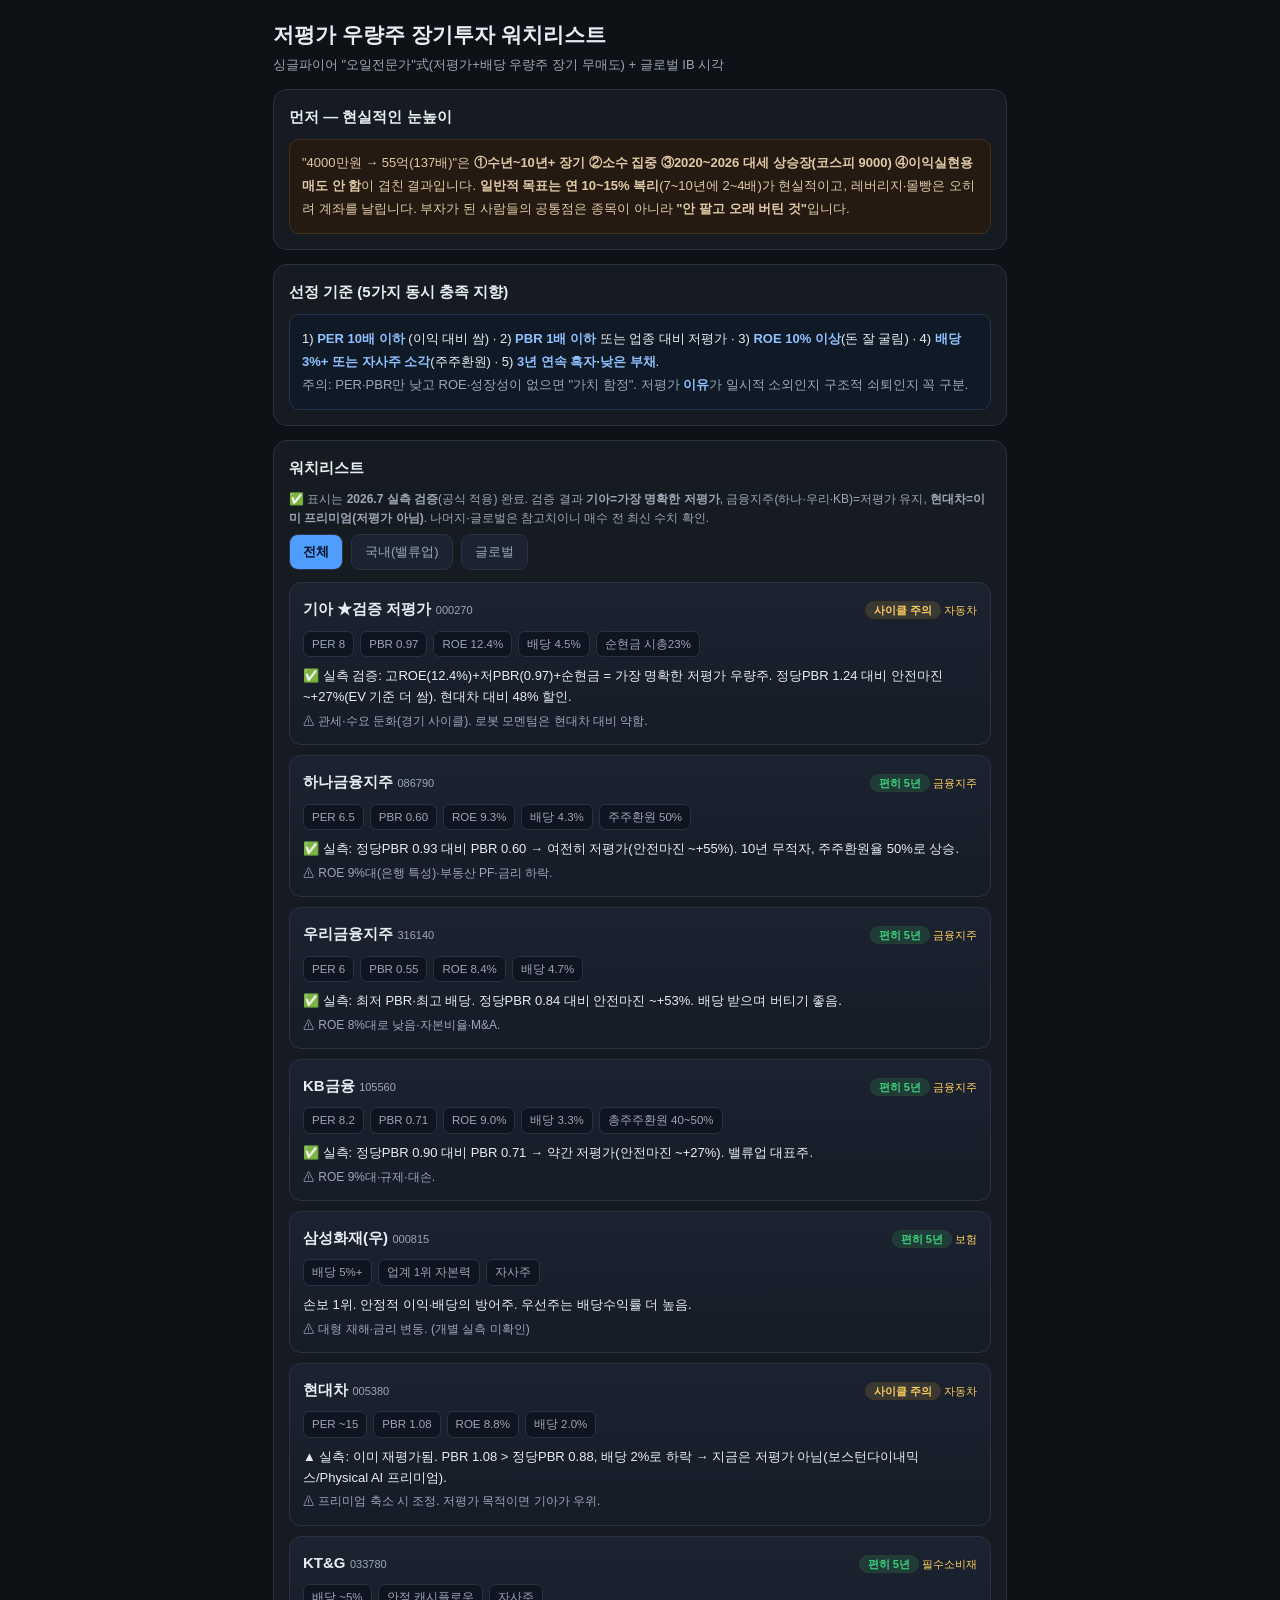
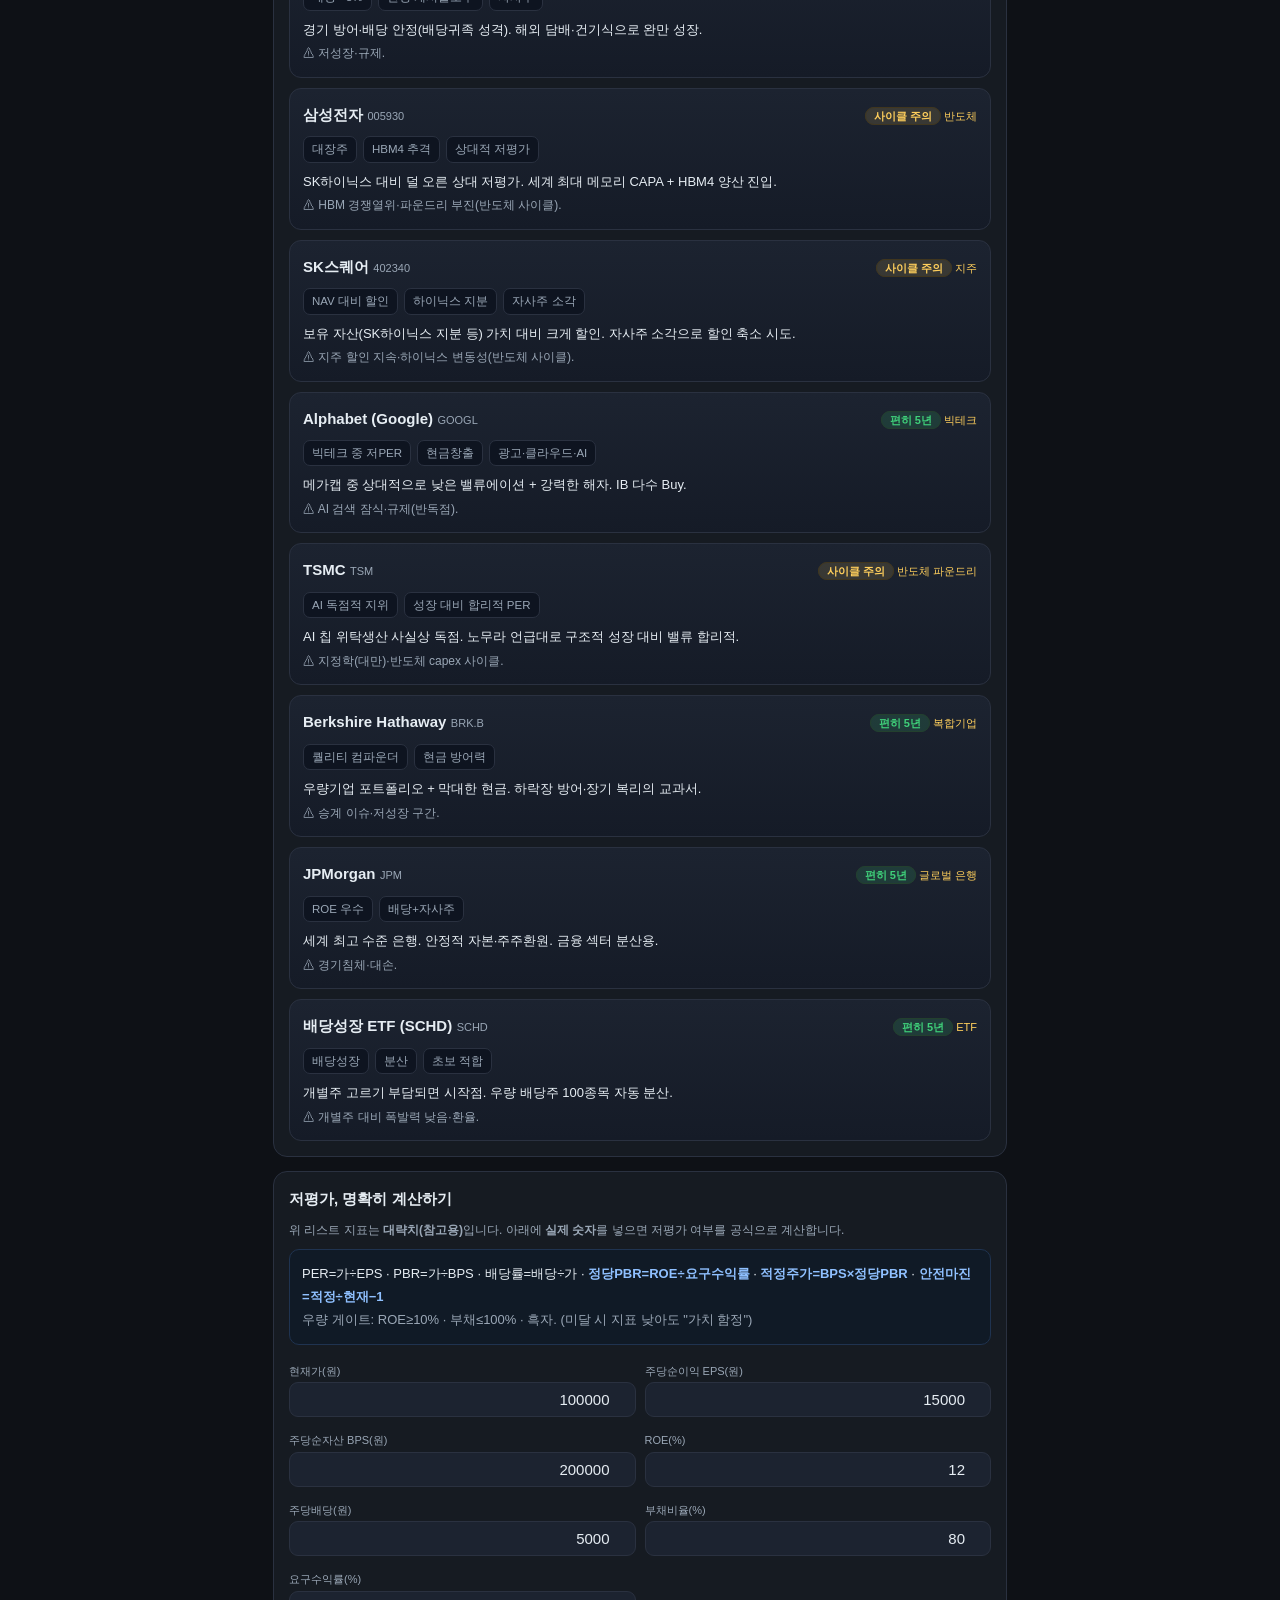
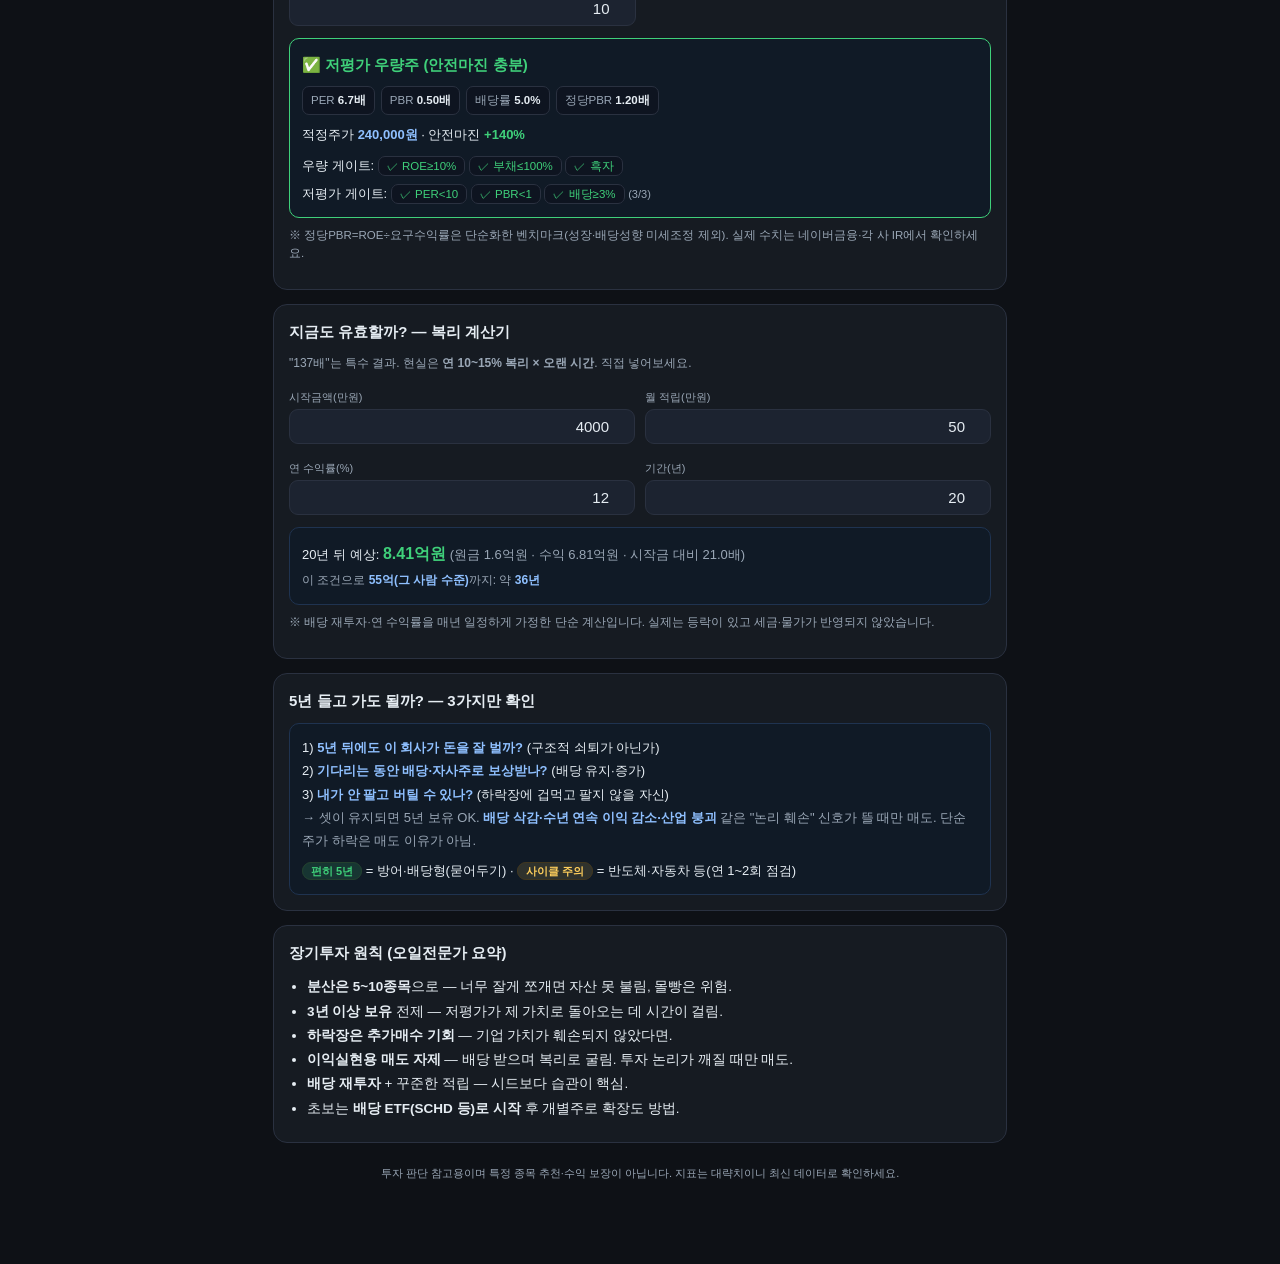
==== commit 93ce38c0: "Verify undervaluation with real 2026 data (formula applied) - Pulled actual metrics and computed mar" ====
--- a/value-watchlist/index.html
+++ b/value-watchlist/index.html
@@ -60,7 +60,7 @@
 
   <section class="panel">
     <h2>워치리스트</h2>
-    <p class="muted" style="font-size:12px;margin:0 0 6px">지표는 2026년 기준 <b>대략치(참고용)</b>입니다. 실제 매수 전 최신 수치를 반드시 확인하세요.</p>
+    <p class="muted" style="font-size:12px;margin:0 0 6px">✅ 표시는 <b>2026.7 실측 검증</b>(공식 적용) 완료. 검증 결과 <b>기아=가장 명확한 저평가</b>, 금융지주(하나·우리·KB)=저평가 유지, <b>현대차=이미 프리미엄(저평가 아님)</b>. 나머지·글로벌은 참고치이니 매수 전 최신 수치 확인.</p>
     <div class="tabs">
       <button data-f="all" class="on">전체</button>
       <button data-f="kr">국내(밸류업)</button>
@@ -128,18 +128,18 @@
 
 <script>
 const STOCKS=[
-  {g:"kr",h:"easy",nm:"하나금융지주",tk:"086790",sec:"금융지주",m:["PER ~5","PBR ~0.5","ROE 10%+","배당 5~7%","자사주 소각"],
-   why:"싱글파이어 핵심 종목. 10년 무적자, 순이익·배당 꾸준 성장. 밸류업(주주환원 확대) 최대 수혜.",risk:"금리 하락·부동산 PF 대손 리스크."},
-  {g:"kr",h:"easy",nm:"KB금융",tk:"105560",sec:"금융지주",m:["PER ~7","PBR ~0.7","ROE 10%+","총주주환원 40% 목표"],
-   why:"국내 밸류업 대표주. 자사주 매입·소각 + 배당으로 주주환원 선진국 은행 수준 지향.",risk:"규제·경기 둔화 시 대손 증가."},
-  {g:"kr",h:"easy",nm:"우리금융지주",tk:"316140",sec:"금융지주",m:["PER ~5","PBR ~0.4","배당 6%+"],
-   why:"저PBR·고배당. 비은행(증권·보험) 확장으로 이익 다변화.",risk:"자본비율·M&A 실행 리스크."},
+  {g:"kr",h:"watch",nm:"기아 ★검증 저평가",tk:"000270",sec:"자동차",m:["PER 8","PBR 0.97","ROE 12.4%","배당 4.5%","순현금 시총23%"],
+   why:"✅ 실측 검증: 고ROE(12.4%)+저PBR(0.97)+순현금 = 가장 명확한 저평가 우량주. 정당PBR 1.24 대비 안전마진 ~+27%(EV 기준 더 쌈). 현대차 대비 48% 할인.",risk:"관세·수요 둔화(경기 사이클). 로봇 모멘텀은 현대차 대비 약함."},
+  {g:"kr",h:"easy",nm:"하나금융지주",tk:"086790",sec:"금융지주",m:["PER 6.5","PBR 0.60","ROE 9.3%","배당 4.3%","주주환원 50%"],
+   why:"✅ 실측: 정당PBR 0.93 대비 PBR 0.60 → 여전히 저평가(안전마진 ~+55%). 10년 무적자, 주주환원율 50%로 상승.",risk:"ROE 9%대(은행 특성)·부동산 PF·금리 하락."},
+  {g:"kr",h:"easy",nm:"우리금융지주",tk:"316140",sec:"금융지주",m:["PER 6","PBR 0.55","ROE 8.4%","배당 4.7%"],
+   why:"✅ 실측: 최저 PBR·최고 배당. 정당PBR 0.84 대비 안전마진 ~+53%. 배당 받으며 버티기 좋음.",risk:"ROE 8%대로 낮음·자본비율·M&A."},
+  {g:"kr",h:"easy",nm:"KB금융",tk:"105560",sec:"금융지주",m:["PER 8.2","PBR 0.71","ROE 9.0%","배당 3.3%","총주주환원 40~50%"],
+   why:"✅ 실측: 정당PBR 0.90 대비 PBR 0.71 → 약간 저평가(안전마진 ~+27%). 밸류업 대표주.",risk:"ROE 9%대·규제·대손."},
   {g:"kr",h:"easy",nm:"삼성화재(우)",tk:"000815",sec:"보험",m:["배당 5%+","업계 1위 자본력","자사주"],
-   why:"손보 1위. 안정적 이익·배당의 방어주. 우선주는 배당수익률 더 높음.",risk:"대형 재해·금리 변동."},
-  {g:"kr",h:"watch",nm:"현대차",tk:"005380",sec:"자동차",m:["PER ~4~5","배당 5%+","자사주 소각","ROE 두 자릿수"],
-   why:"글로벌 완성차 중 최저 PER 수준. 하이브리드로 EV 캐즘 방어, 밸류업 주주환원.",risk:"관세·글로벌 수요 둔화·환율(경기 사이클)."},
-  {g:"kr",h:"watch",nm:"기아",tk:"000270",sec:"자동차",m:["PER ~4","배당 4%+","고ROE","자사주 소각"],
-   why:"현대차와 유사한 저PER·고ROE·주주환원. 수익성(마진) 업계 최상위권.",risk:"수요 둔화·관세·인센티브 확대(경기 사이클)."},
+   why:"손보 1위. 안정적 이익·배당의 방어주. 우선주는 배당수익률 더 높음.",risk:"대형 재해·금리 변동. (개별 실측 미확인)"},
+  {g:"kr",h:"watch",nm:"현대차",tk:"005380",sec:"자동차",m:["PER ~15","PBR 1.08","ROE 8.8%","배당 2.0%"],
+   why:"▲ 실측: 이미 재평가됨. PBR 1.08 > 정당PBR 0.88, 배당 2%로 하락 → 지금은 저평가 아님(보스턴다이내믹스/Physical AI 프리미엄).",risk:"프리미엄 축소 시 조정. 저평가 목적이면 기아가 우위."},
   {g:"kr",h:"easy",nm:"KT&G",tk:"033780",sec:"필수소비재",m:["배당 ~5%","안정 캐시플로우","자사주"],
    why:"경기 방어·배당 안정(배당귀족 성격). 해외 담배·건기식으로 완만 성장.",risk:"저성장·규제."},
   {g:"kr",h:"watch",nm:"삼성전자",tk:"005930",sec:"반도체",m:["대장주","HBM4 추격","상대적 저평가"],
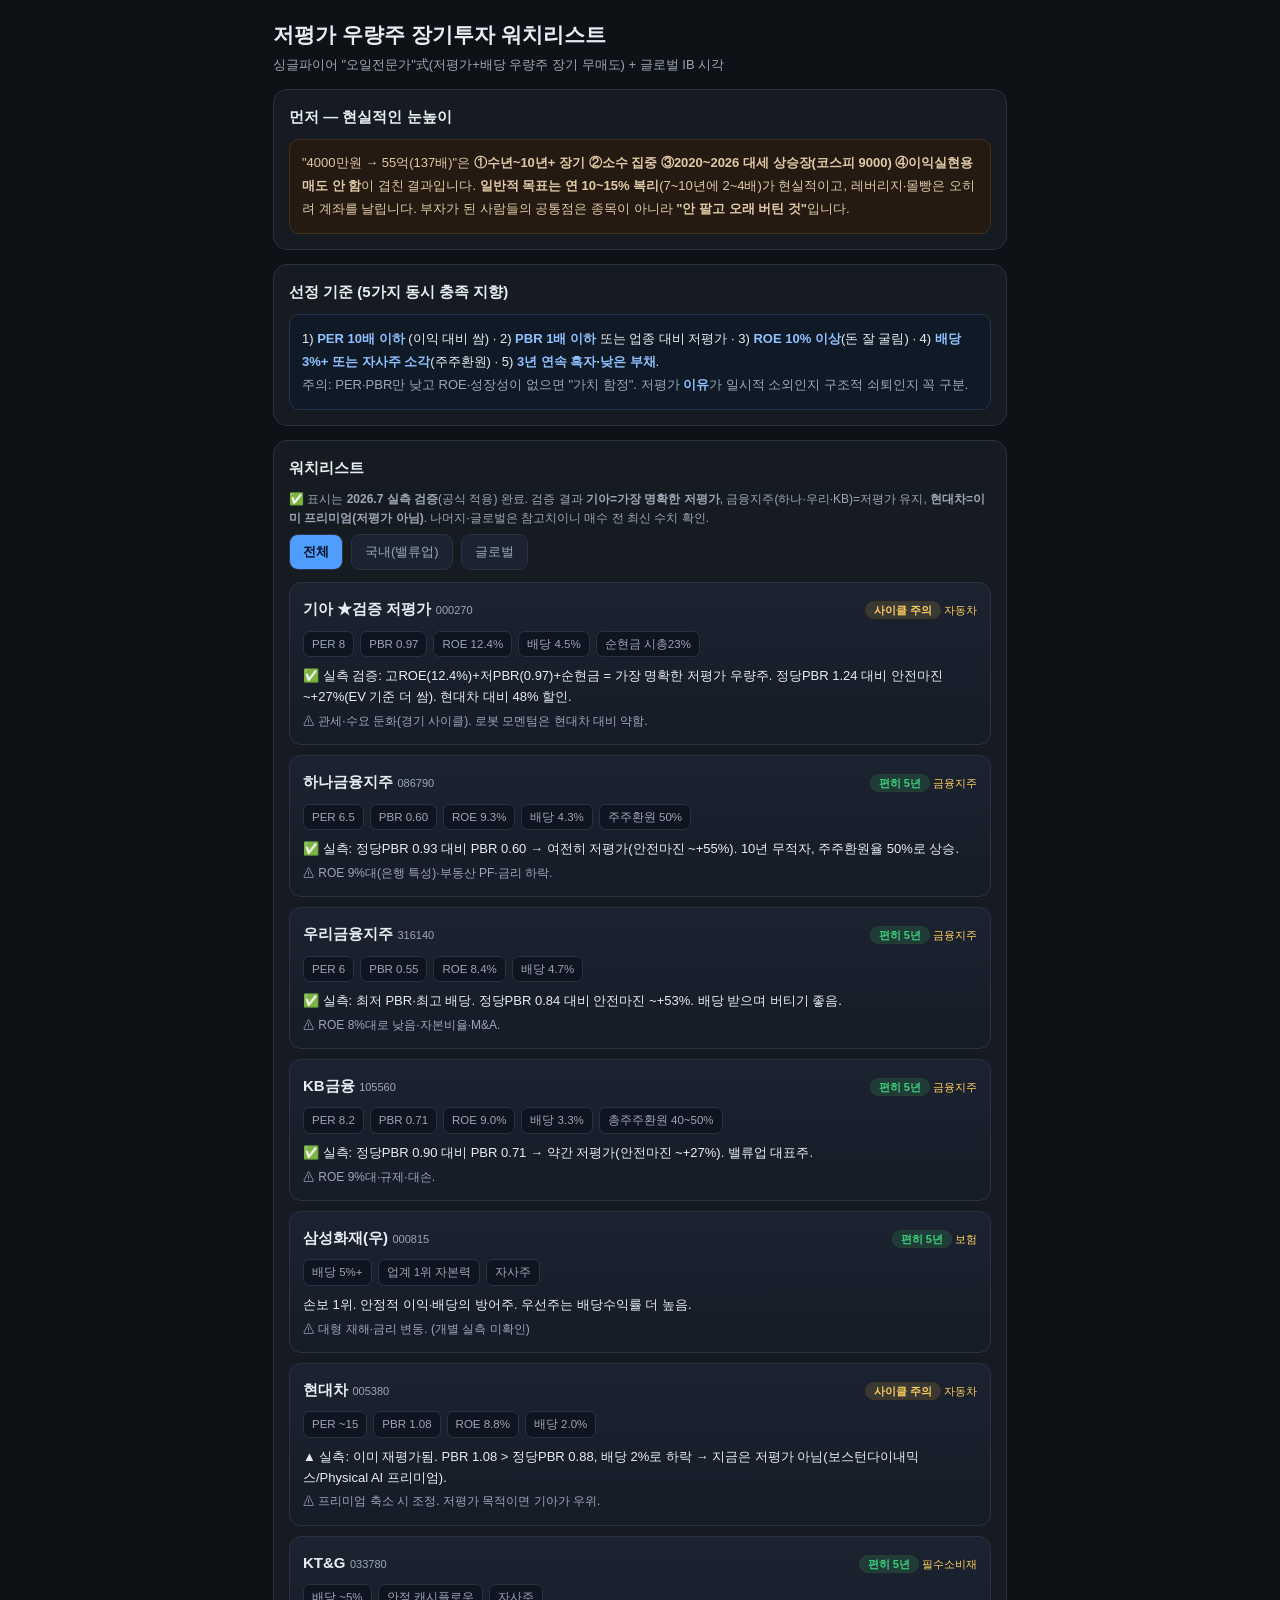
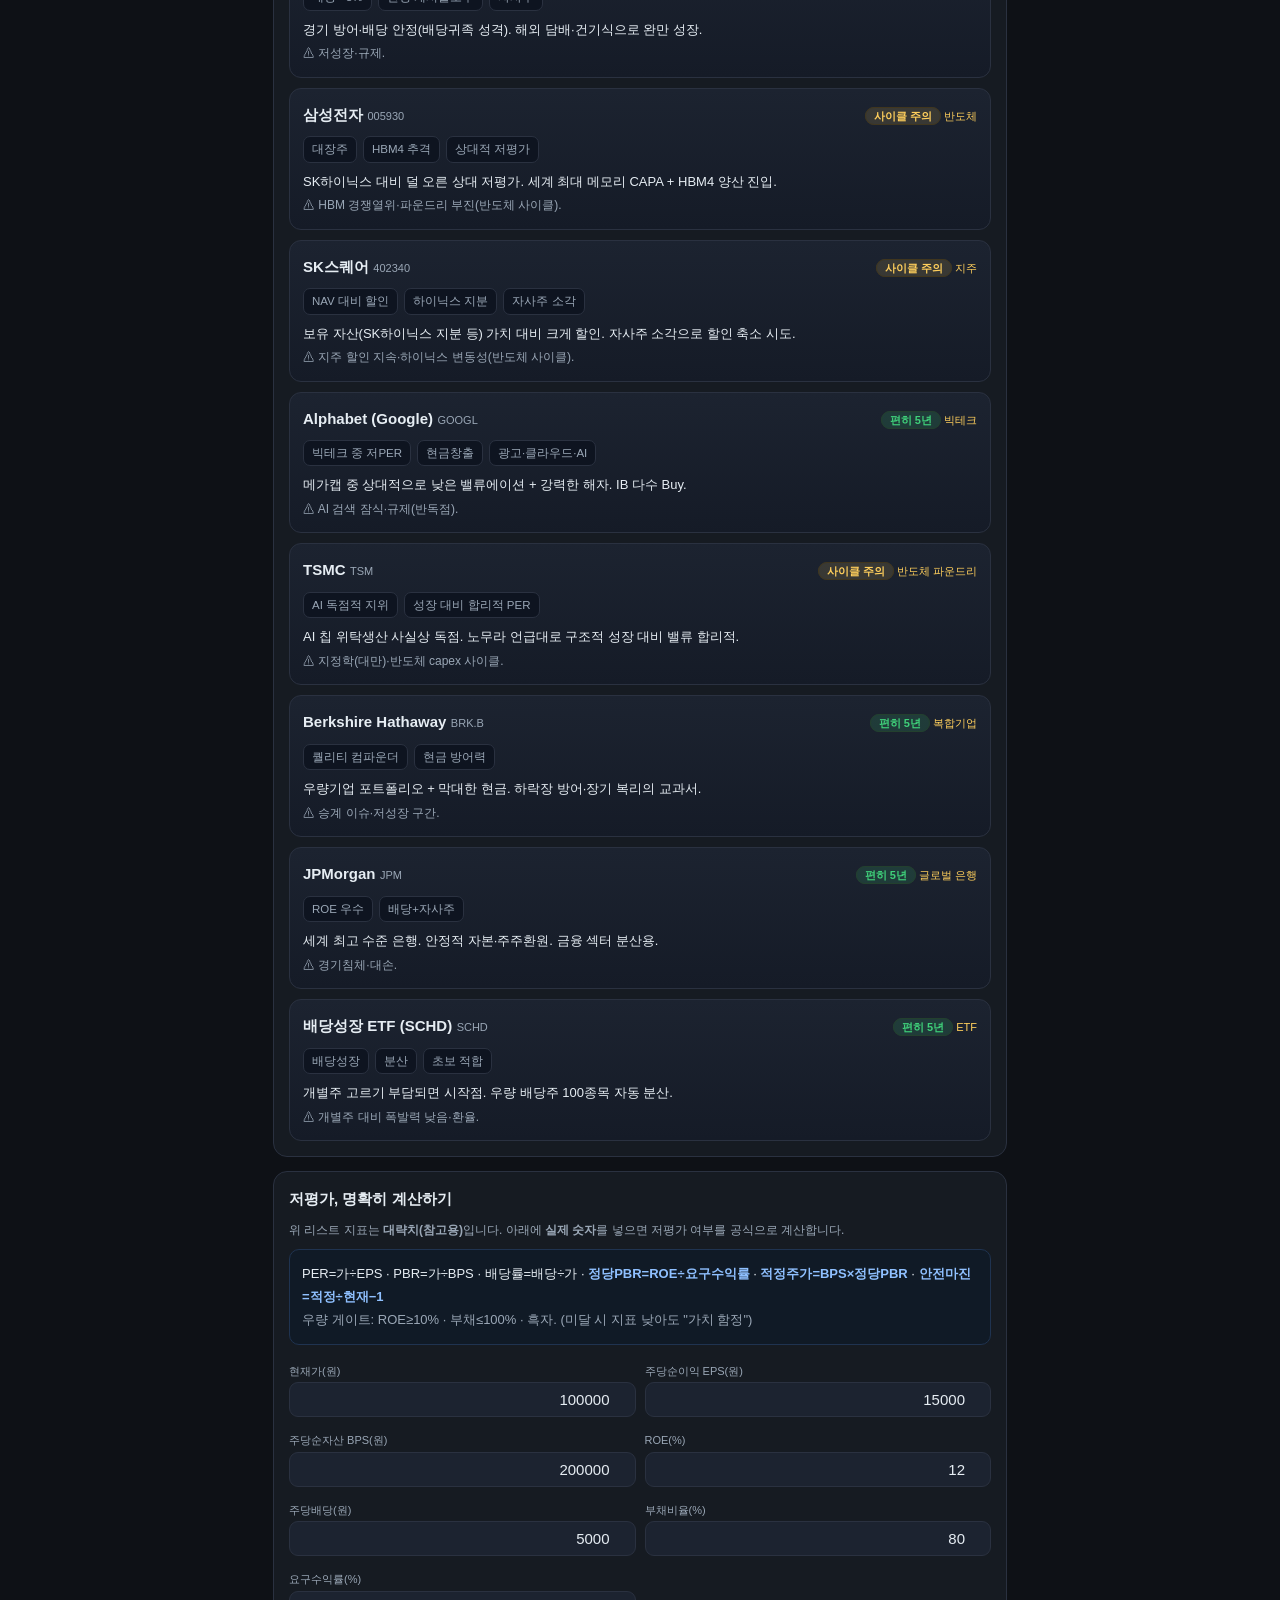
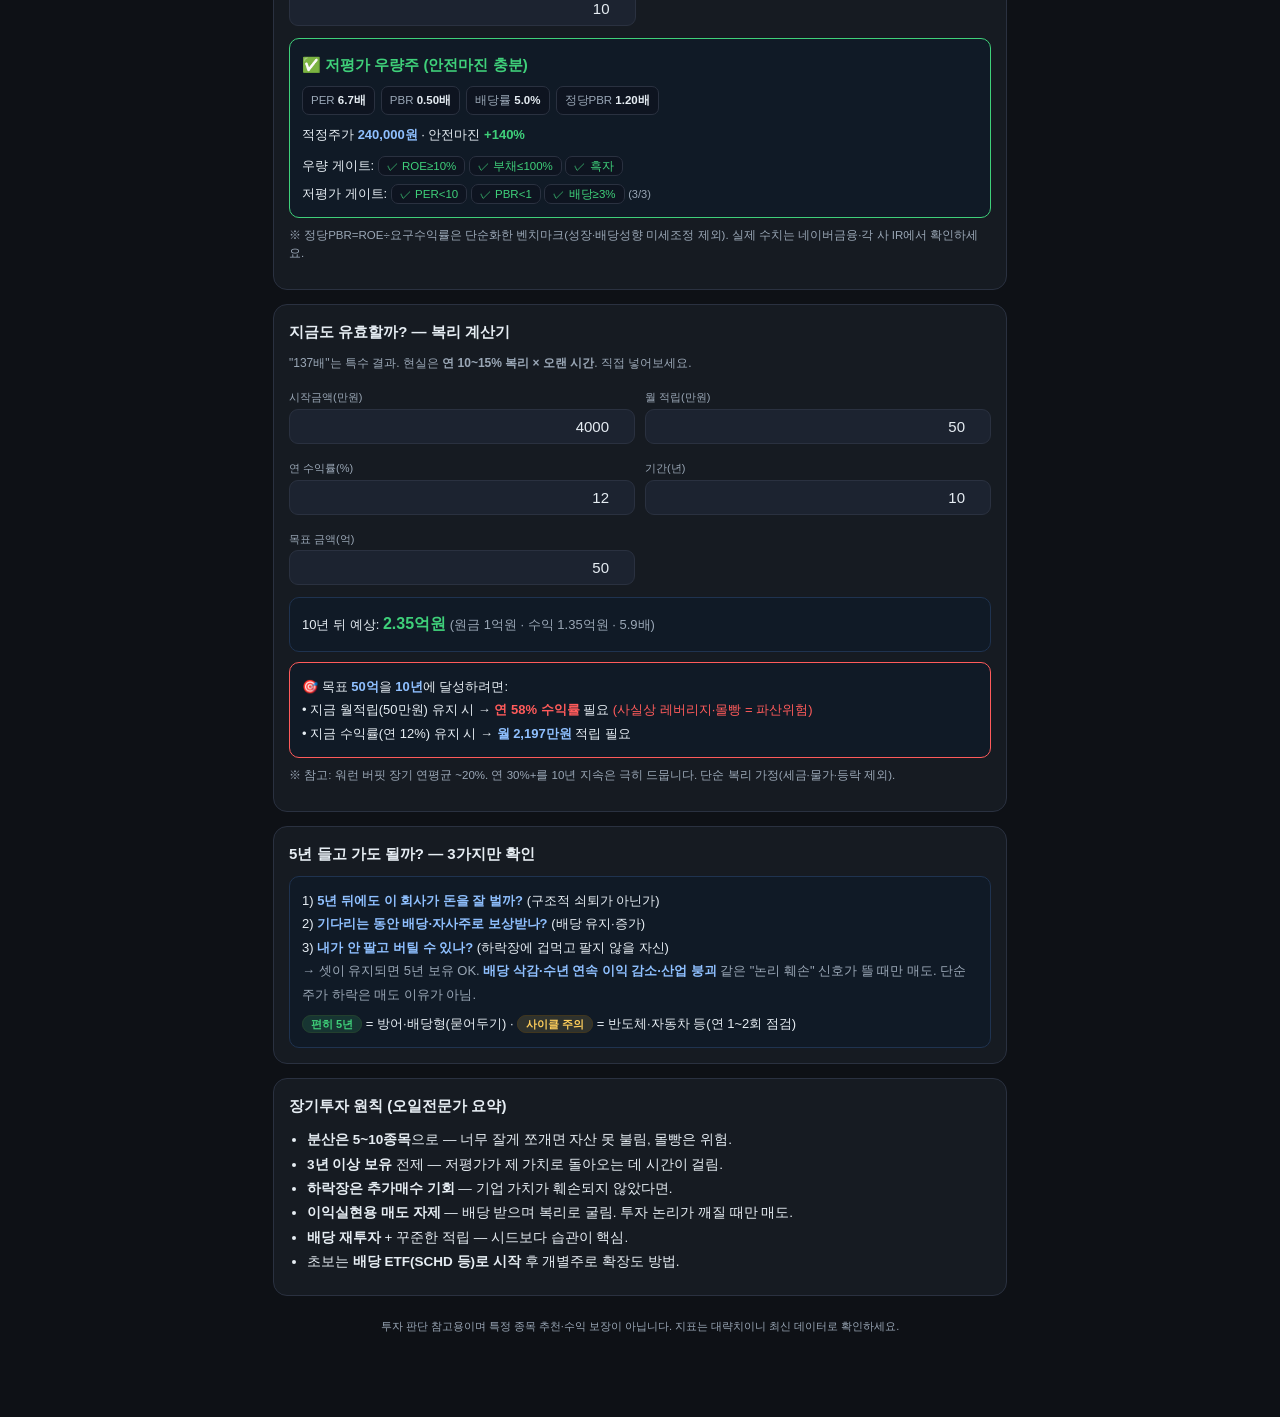
==== commit 8c728173: "Add goal reverse-solver to compound calculator (required return / monthly) - Input target amount + y" ====
--- a/value-watchlist/index.html
+++ b/value-watchlist/index.html
@@ -95,7 +95,8 @@
       <div><label style="font-size:11px;color:var(--muted)">시작금액(만원)</label><input id="c_seed" type="number" value="4000" style="width:100%;padding:8px 10px;border-radius:9px;background:var(--panel-2);border:1px solid var(--line);color:var(--text);font-size:15px;text-align:right"/></div>
       <div><label style="font-size:11px;color:var(--muted)">월 적립(만원)</label><input id="c_mon" type="number" value="50" style="width:100%;padding:8px 10px;border-radius:9px;background:var(--panel-2);border:1px solid var(--line);color:var(--text);font-size:15px;text-align:right"/></div>
       <div><label style="font-size:11px;color:var(--muted)">연 수익률(%)</label><input id="c_ret" type="number" value="12" step="1" style="width:100%;padding:8px 10px;border-radius:9px;background:var(--panel-2);border:1px solid var(--line);color:var(--text);font-size:15px;text-align:right"/></div>
-      <div><label style="font-size:11px;color:var(--muted)">기간(년)</label><input id="c_yrs" type="number" value="20" style="width:100%;padding:8px 10px;border-radius:9px;background:var(--panel-2);border:1px solid var(--line);color:var(--text);font-size:15px;text-align:right"/></div>
+      <div><label style="font-size:11px;color:var(--muted)">기간(년)</label><input id="c_yrs" type="number" value="10" style="width:100%;padding:8px 10px;border-radius:9px;background:var(--panel-2);border:1px solid var(--line);color:var(--text);font-size:15px;text-align:right"/></div>
+      <div><label style="font-size:11px;color:var(--muted)">목표 금액(억)</label><input id="c_goal" type="number" value="50" style="width:100%;padding:8px 10px;border-radius:9px;background:var(--panel-2);border:1px solid var(--line);color:var(--text);font-size:15px;text-align:right"/></div>
     </div>
     <div id="c_out" style="margin-top:12px"></div>
   </section>
@@ -188,17 +189,28 @@
   const profit=bal-principal;
   const mult=seed>0?bal/seed:0;
   // 55억(137배)까지 걸리는 개월수
-  const target=550000; let tb=seed,tm=0; while(tb<target&&tm<1200){tb=tb*(1+rm)+mon;tm++;}
-  const tYears=(tm/12).toFixed(0);
+  const goal=(+document.getElementById("c_goal").value||0)*10000; // 억→만원
+  // 목표 역산: (1) 필요 연수익률 (적립 유지) (2) 필요 월적립 (수익률 유지)
+  const fvAt=(R,M)=>{const r=Math.pow(1+R,1/12)-1;let b=seed;for(let i=0;i<n;i++)b=b*(1+r)+M;return b;};
+  let lo=0,hi=3;for(let k=0;k<80;k++){const md=(lo+hi)/2;if(fvAt(md,mon)<goal)lo=md;else hi=md;}
+  const needR=(lo+hi)/2;
+  let ml=0,mh=1000000;for(let k=0;k<80;k++){const md=(ml+mh)/2;if(fvAt(ret,md)<goal)ml=md;else mh=md;}
+  const needM=(ml+mh)/2;
+  const wonMon=(x)=>x>=10000?(x/10000).toFixed(1)+"억":Math.round(x).toLocaleString("ko-KR")+"만원";
+  const hardR = needR>0.30;
   document.getElementById("c_out").innerHTML=`
     <div class="crit">
       ${yrs}년 뒤 예상: <b style="color:var(--green);font-size:16px">${won(bal)}</b>
-      <span class="muted">(원금 ${won(principal)} · 수익 ${won(profit)} · 시작금 대비 ${mult.toFixed(1)}배)</span><br>
-      <span class="muted" style="font-size:12px">이 조건으로 <b>55억(그 사람 수준)</b>까지: ${tm<1200?`약 <b>${tYears}년</b>`:"100년 내 도달 어려움 (수익률·적립을 높여야)"}</span>
-    </div>
-    <p class="muted" style="font-size:11.5px;margin-top:8px">※ 배당 재투자·연 수익률을 매년 일정하게 가정한 단순 계산입니다. 실제는 등락이 있고 세금·물가가 반영되지 않았습니다.</p>`;
+      <span class="muted">(원금 ${won(principal)} · 수익 ${won(profit)} · ${mult.toFixed(1)}배)</span>
+    </div>
+    <div class="crit" style="margin-top:10px;border-color:${hardR?'var(--up)':'var(--gold)'}">
+      🎯 목표 <b>${(goal/10000).toFixed(0)}억</b>을 <b>${yrs}년</b>에 달성하려면:<br>
+      • 지금 월적립(${wonMon(mon)}) 유지 시 → <b style="color:${hardR?'var(--up)':'var(--green)'}">연 ${(needR*100).toFixed(0)}% 수익률</b> 필요 ${hardR?'<span class="up">(사실상 레버리지·몰빵 = 파산위험)</span>':''}<br>
+      • 지금 수익률(연 ${(ret*100).toFixed(0)}%) 유지 시 → <b>월 ${wonMon(needM)}</b> 적립 필요
+    </div>
+    <p class="muted" style="font-size:11.5px;margin-top:8px">※ 참고: 워런 버핏 장기 연평균 ~20%. 연 30%+를 10년 지속은 극히 드뭅니다. 단순 복리 가정(세금·물가·등락 제외).</p>`;
 }
-["c_seed","c_mon","c_ret","c_yrs"].forEach(id=>document.getElementById(id).addEventListener("input",calc));
+["c_seed","c_mon","c_ret","c_yrs","c_goal"].forEach(id=>document.getElementById(id).addEventListener("input",calc));
 calc();
 
 // 저평가 점수 계산기
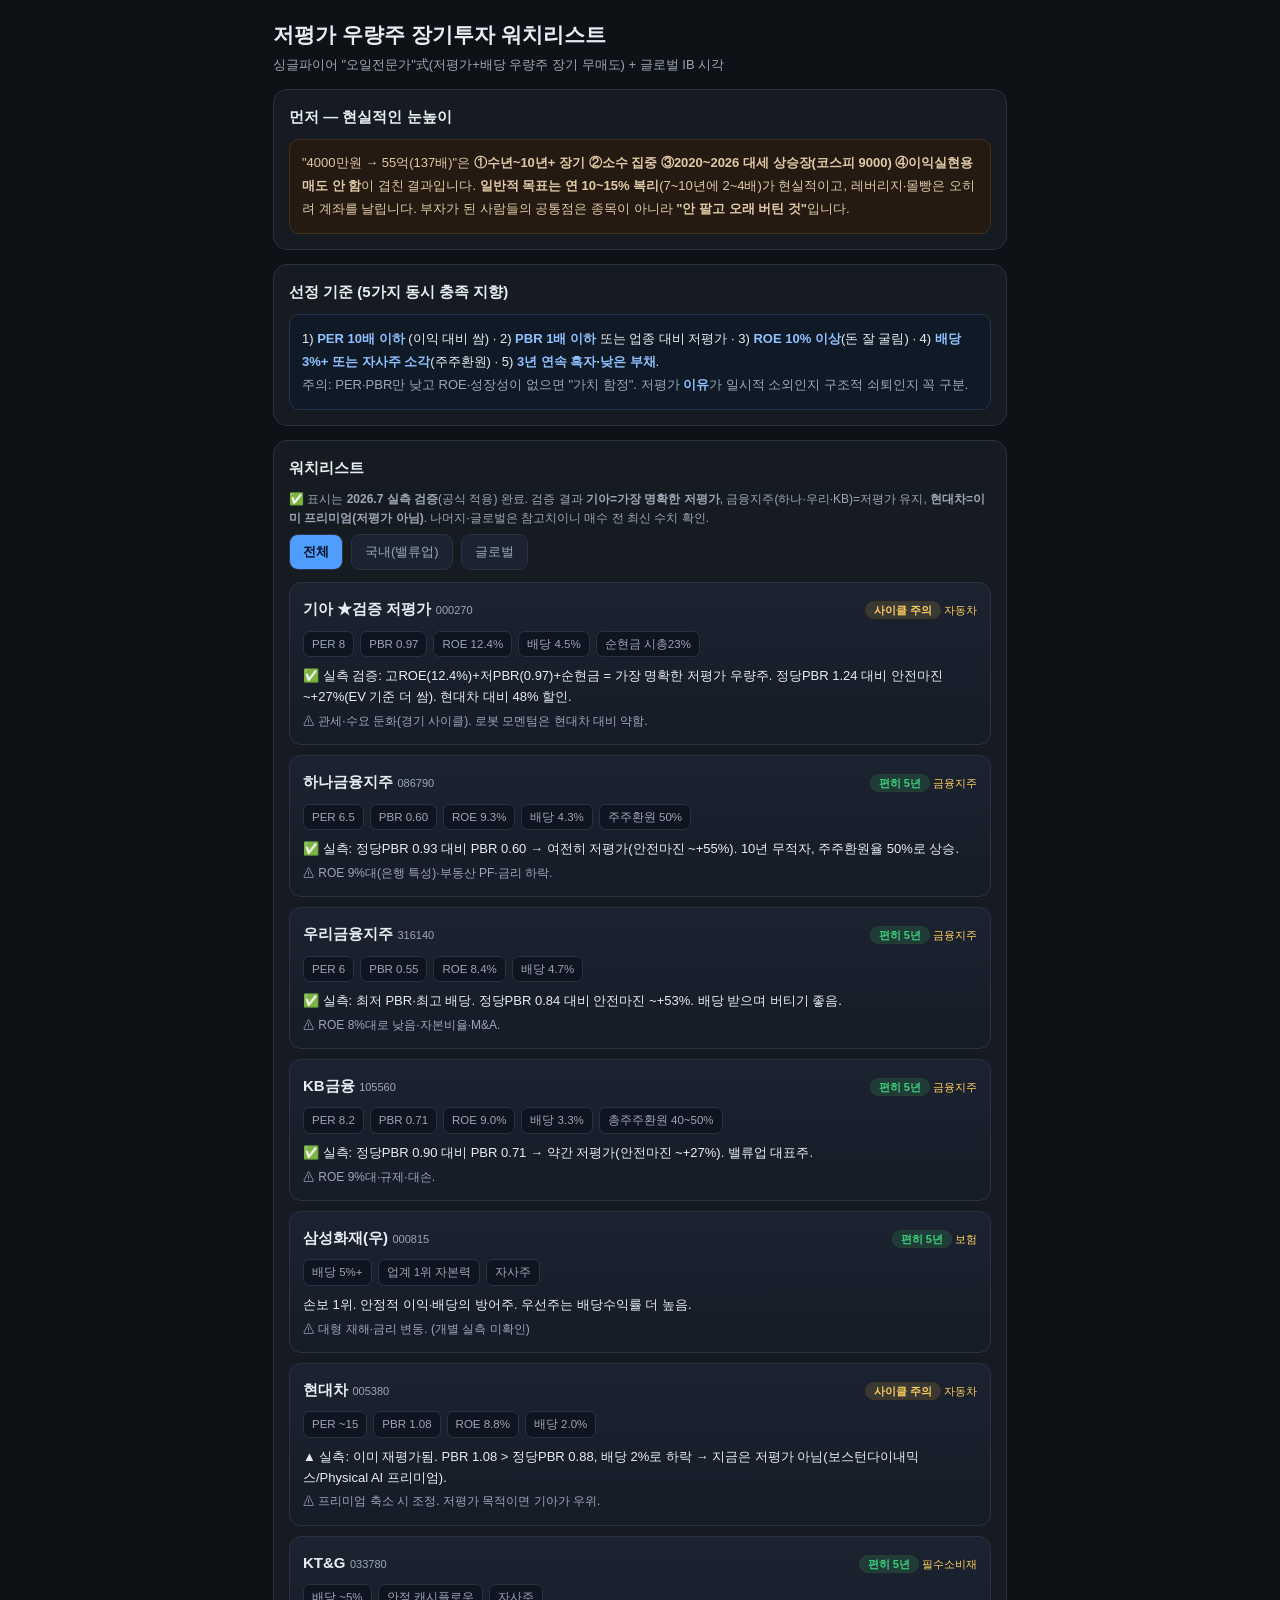
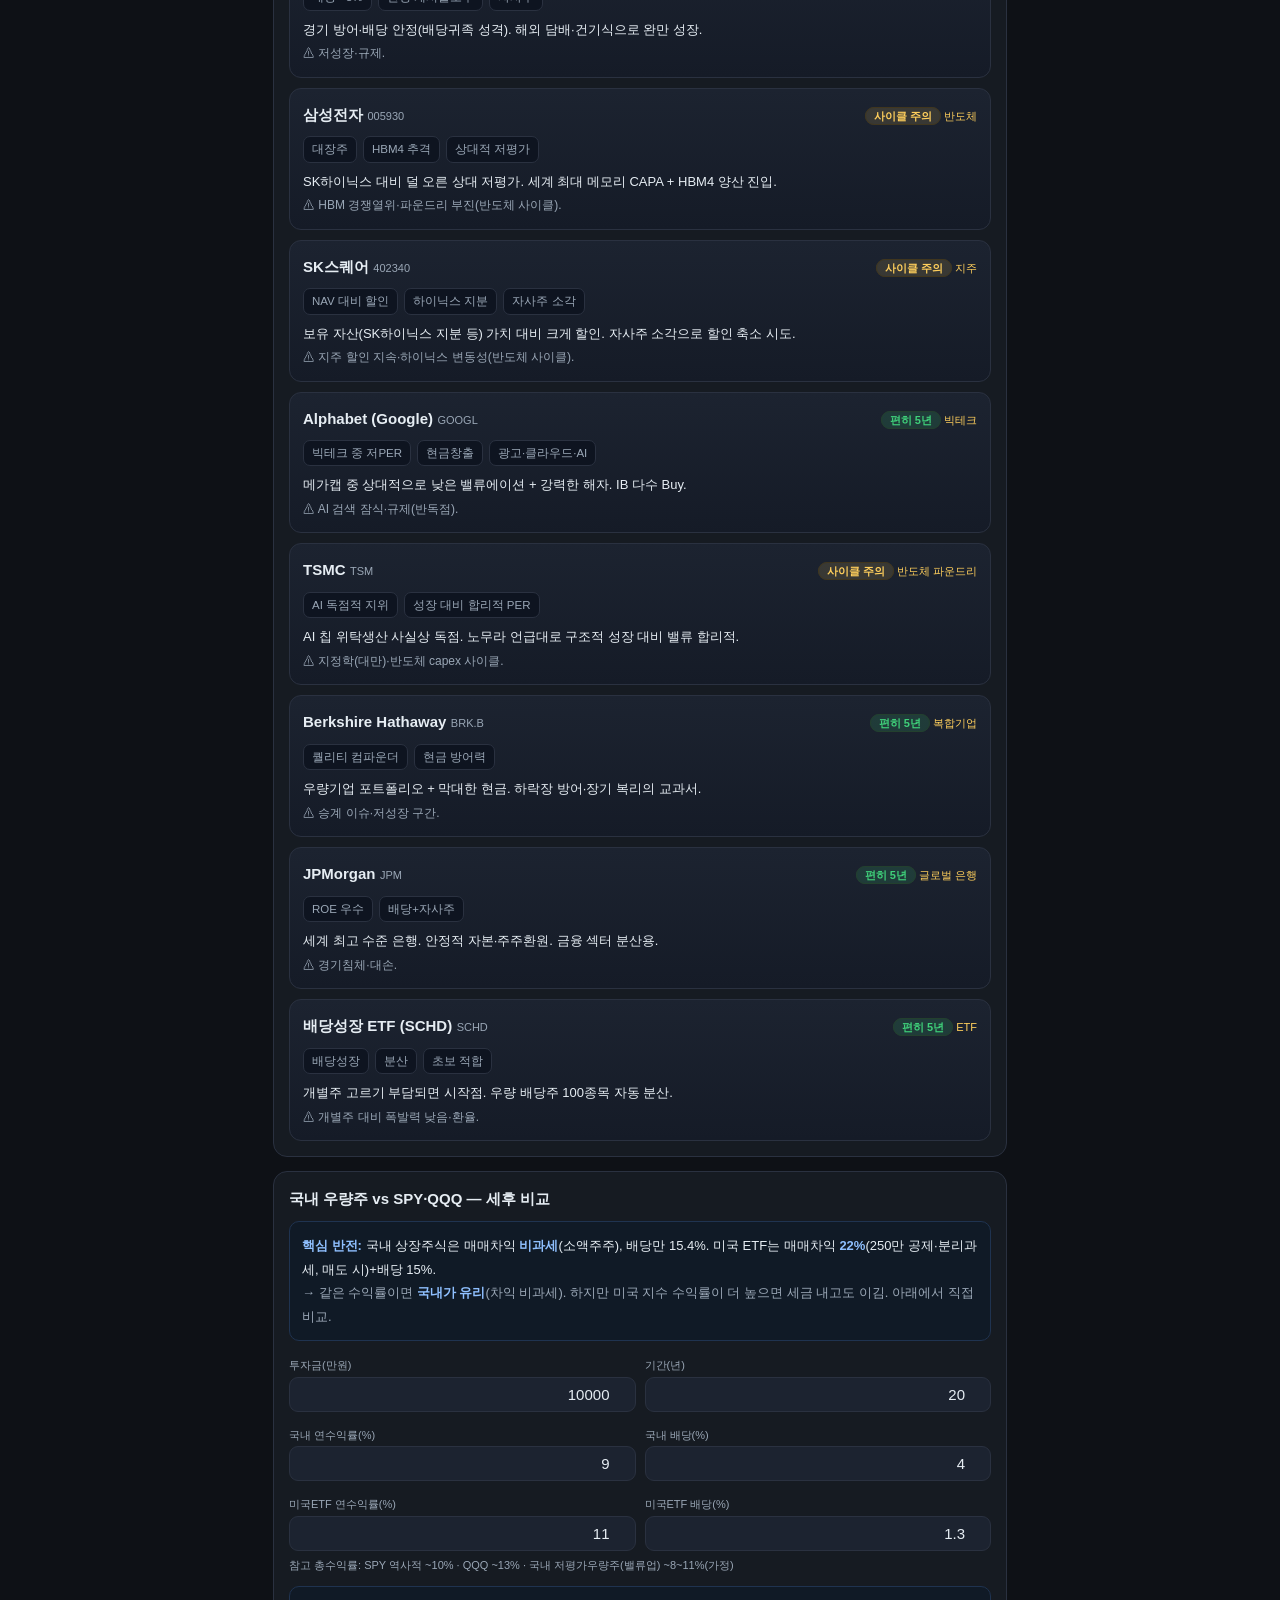
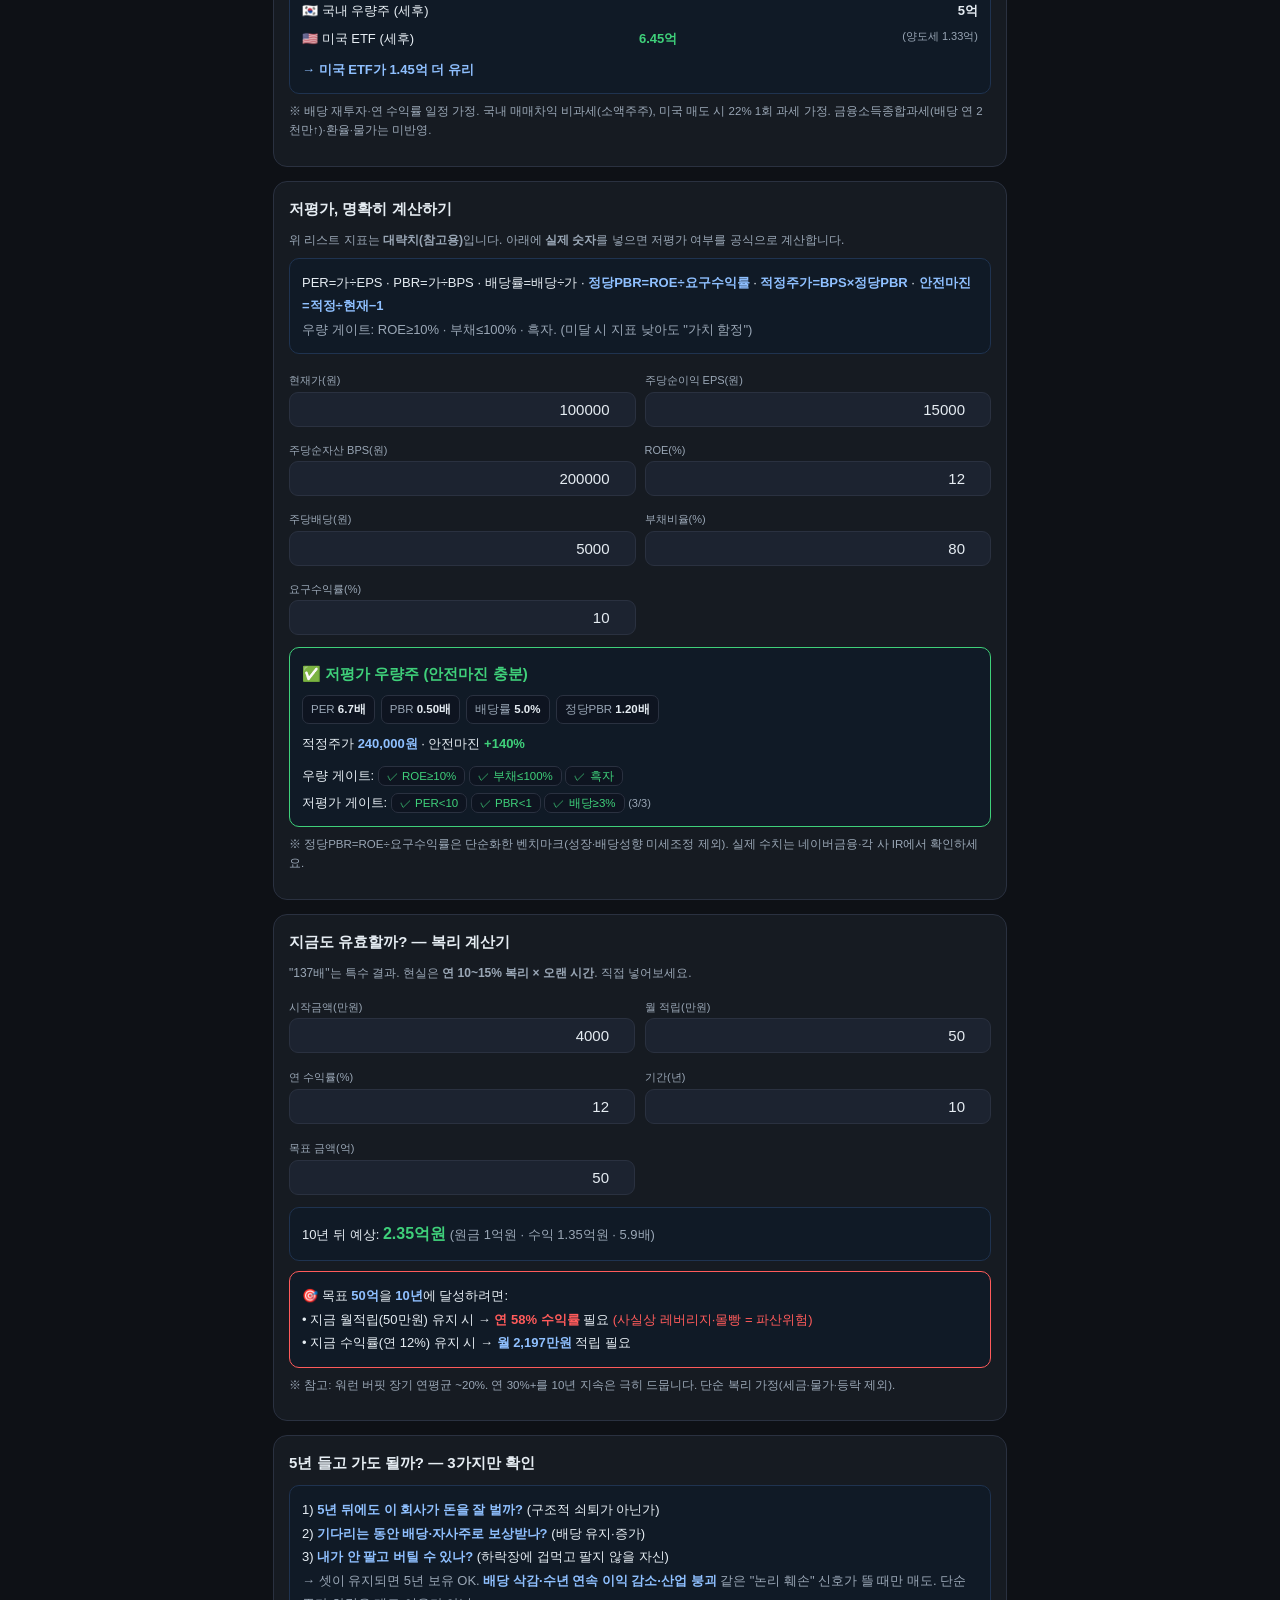
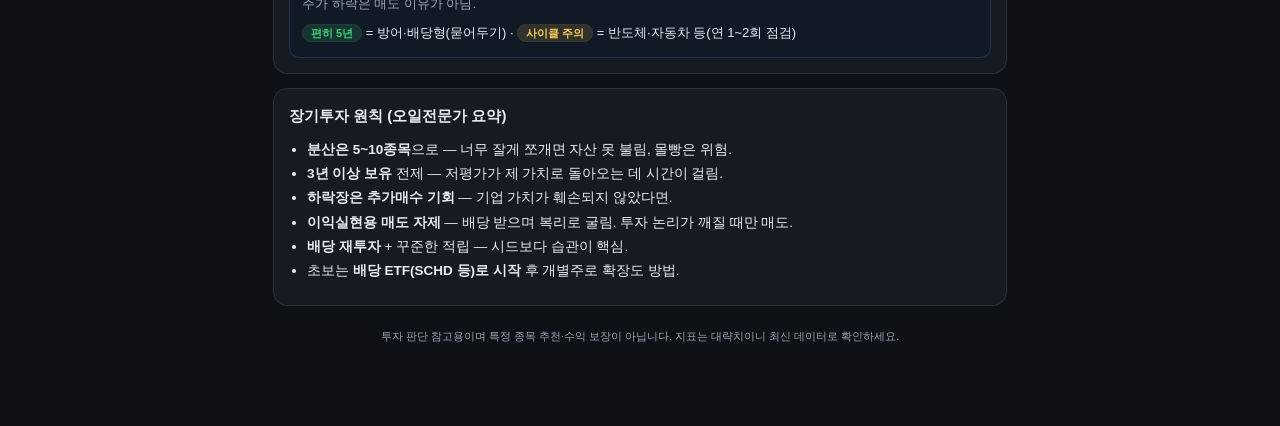
==== commit a1f94405: "Add KR stocks vs SPY/QQQ after-tax comparison calculator - Models KR tax edge (capital gains tax-fre" ====
--- a/value-watchlist/index.html
+++ b/value-watchlist/index.html
@@ -67,6 +67,24 @@
       <button data-f="gl">글로벌</button>
     </div>
     <div id="list"></div>
+  </section>
+
+  <section class="panel">
+    <h2>국내 우량주 vs SPY·QQQ — 세후 비교</h2>
+    <div class="crit" style="margin-bottom:10px">
+      <b>핵심 반전:</b> 국내 상장주식은 매매차익 <b>비과세</b>(소액주주), 배당만 15.4%. 미국 ETF는 매매차익 <b>22%</b>(250만 공제·분리과세, 매도 시)+배당 15%.<br>
+      <span class="muted">→ 같은 수익률이면 <b>국내가 유리</b>(차익 비과세). 하지만 미국 지수 수익률이 더 높으면 세금 내고도 이김. 아래에서 직접 비교.</span>
+    </div>
+    <div style="display:grid;grid-template-columns:1fr 1fr;gap:9px">
+      <div><label style="font-size:11px;color:var(--muted)">투자금(만원)</label><input id="t_amt" type="number" value="10000" style="width:100%;padding:8px 10px;border-radius:9px;background:var(--panel-2);border:1px solid var(--line);color:var(--text);font-size:15px;text-align:right"/></div>
+      <div><label style="font-size:11px;color:var(--muted)">기간(년)</label><input id="t_yrs" type="number" value="20" style="width:100%;padding:8px 10px;border-radius:9px;background:var(--panel-2);border:1px solid var(--line);color:var(--text);font-size:15px;text-align:right"/></div>
+      <div><label style="font-size:11px;color:var(--muted)">국내 연수익률(%)</label><input id="t_krr" type="number" value="9" style="width:100%;padding:8px 10px;border-radius:9px;background:var(--panel-2);border:1px solid var(--line);color:var(--text);font-size:15px;text-align:right"/></div>
+      <div><label style="font-size:11px;color:var(--muted)">국내 배당(%)</label><input id="t_krd" type="number" value="4" style="width:100%;padding:8px 10px;border-radius:9px;background:var(--panel-2);border:1px solid var(--line);color:var(--text);font-size:15px;text-align:right"/></div>
+      <div><label style="font-size:11px;color:var(--muted)">미국ETF 연수익률(%)</label><input id="t_usr" type="number" value="11" style="width:100%;padding:8px 10px;border-radius:9px;background:var(--panel-2);border:1px solid var(--line);color:var(--text);font-size:15px;text-align:right"/></div>
+      <div><label style="font-size:11px;color:var(--muted)">미국ETF 배당(%)</label><input id="t_usd" type="number" value="1.3" step="0.1" style="width:100%;padding:8px 10px;border-radius:9px;background:var(--panel-2);border:1px solid var(--line);color:var(--text);font-size:15px;text-align:right"/></div>
+    </div>
+    <p class="muted" style="font-size:11px;margin:6px 0 0">참고 총수익률: SPY 역사적 ~10% · QQQ ~13% · 국내 저평가우량주(밸류업) ~8~11%(가정)</p>
+    <div id="t_out" style="margin-top:12px"></div>
   </section>
 
   <section class="panel">
@@ -257,6 +275,30 @@
 }
 ["v_price","v_eps","v_bps","v_roe","v_div","v_debt","v_coe"].forEach(id=>document.getElementById(id).addEventListener("input",valcalc));
 valcalc();
+
+// 국내 vs 미국ETF 세후 비교
+function taxcmp(){
+  const amt=+document.getElementById("t_amt").value||0;
+  const yrs=Math.max(0,+document.getElementById("t_yrs").value||0);
+  const krr=(+document.getElementById("t_krr").value||0)/100, krd=(+document.getElementById("t_krd").value||0)/100;
+  const usr=(+document.getElementById("t_usr").value||0)/100, usd=(+document.getElementById("t_usd").value||0)/100;
+  // 국내: 차익 비과세, 배당 15.4% 재투자
+  let kv=amt, kgp=krr-krd; for(let i=0;i<yrs;i++){const dv=kv*krd*(1-0.154);kv=kv*(1+kgp)+dv;}
+  // 미국ETF: 배당 15% 재투자, 매도 시 차익 22%(250만 공제)
+  let uv=amt, ub=amt, ugp=usr-usd; for(let i=0;i<yrs;i++){const dv=uv*usd*(1-0.15);uv=uv*(1+ugp)+dv;ub+=dv;}
+  const utax=Math.max(0,uv-ub-250)*0.22; const uNet=uv-utax;
+  const won=(x)=>{const e=x/10000;return e>=1?e.toLocaleString("ko-KR",{maximumFractionDigits:2})+"억":Math.round(x).toLocaleString("ko-KR")+"만원";};
+  const krWin=kv>=uNet; const diff=Math.abs(kv-uNet);
+  document.getElementById("t_out").innerHTML=`
+    <div class="crit">
+      <div style="display:flex;justify-content:space-between"><span>🇰🇷 국내 우량주 (세후)</span><b style="color:${krWin?'var(--green)':'var(--text)'}">${won(kv)}</b></div>
+      <div style="display:flex;justify-content:space-between;margin-top:4px"><span>🇺🇸 미국 ETF (세후)</span><b style="color:${!krWin?'var(--green)':'var(--text)'}">${won(uNet)}</b> <span class="muted" style="font-size:11px">(양도세 ${won(utax)})</span></div>
+      <div style="margin-top:8px;font-weight:700;color:${krWin?'var(--green)':'#8fc0ff'}">→ ${krWin?'국내 우량주':'미국 ETF'}가 ${won(diff)} 더 유리</div>
+    </div>
+    <p class="muted" style="font-size:11.5px;margin-top:8px">※ 배당 재투자·연 수익률 일정 가정. 국내 매매차익 비과세(소액주주), 미국 매도 시 22% 1회 과세 가정. 금융소득종합과세(배당 연 2천만↑)·환율·물가는 미반영.</p>`;
+}
+["t_amt","t_yrs","t_krr","t_krd","t_usr","t_usd"].forEach(id=>document.getElementById(id).addEventListener("input",taxcmp));
+taxcmp();
 </script>
 </body>
 </html>
